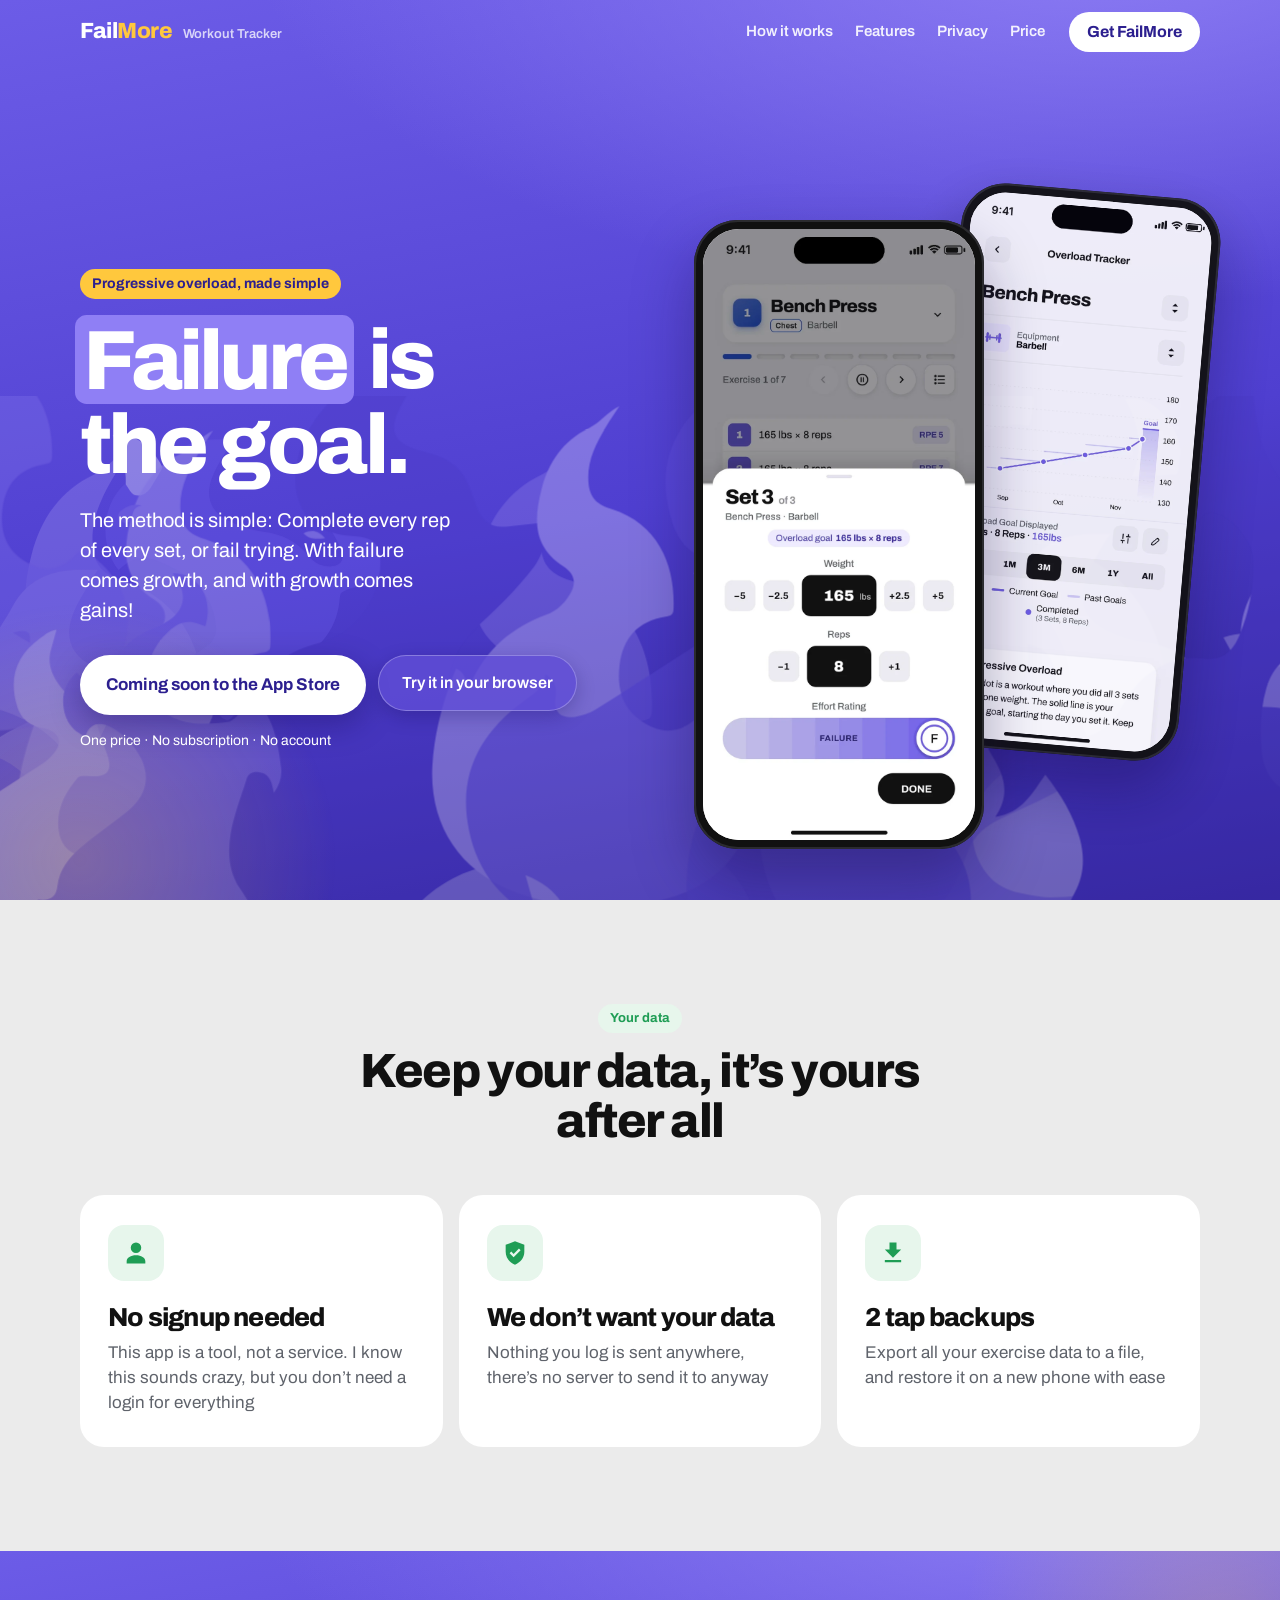
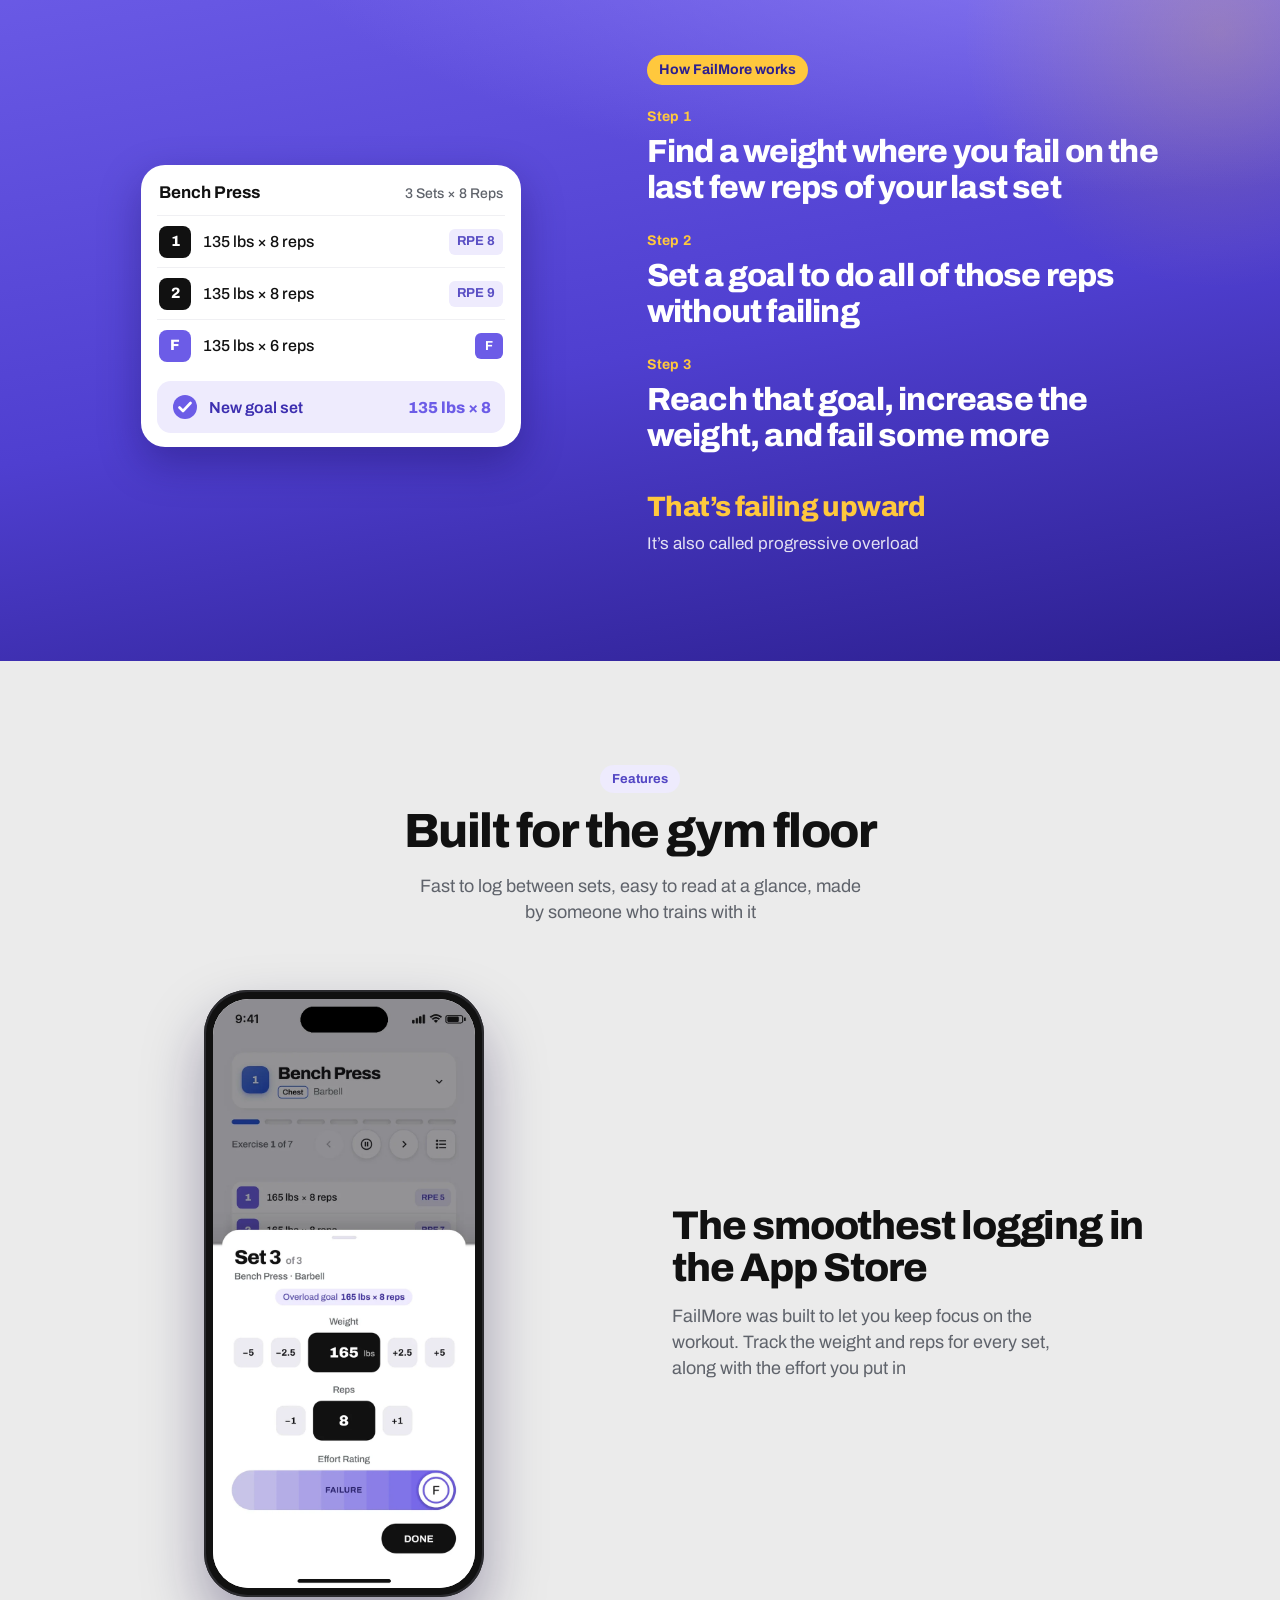
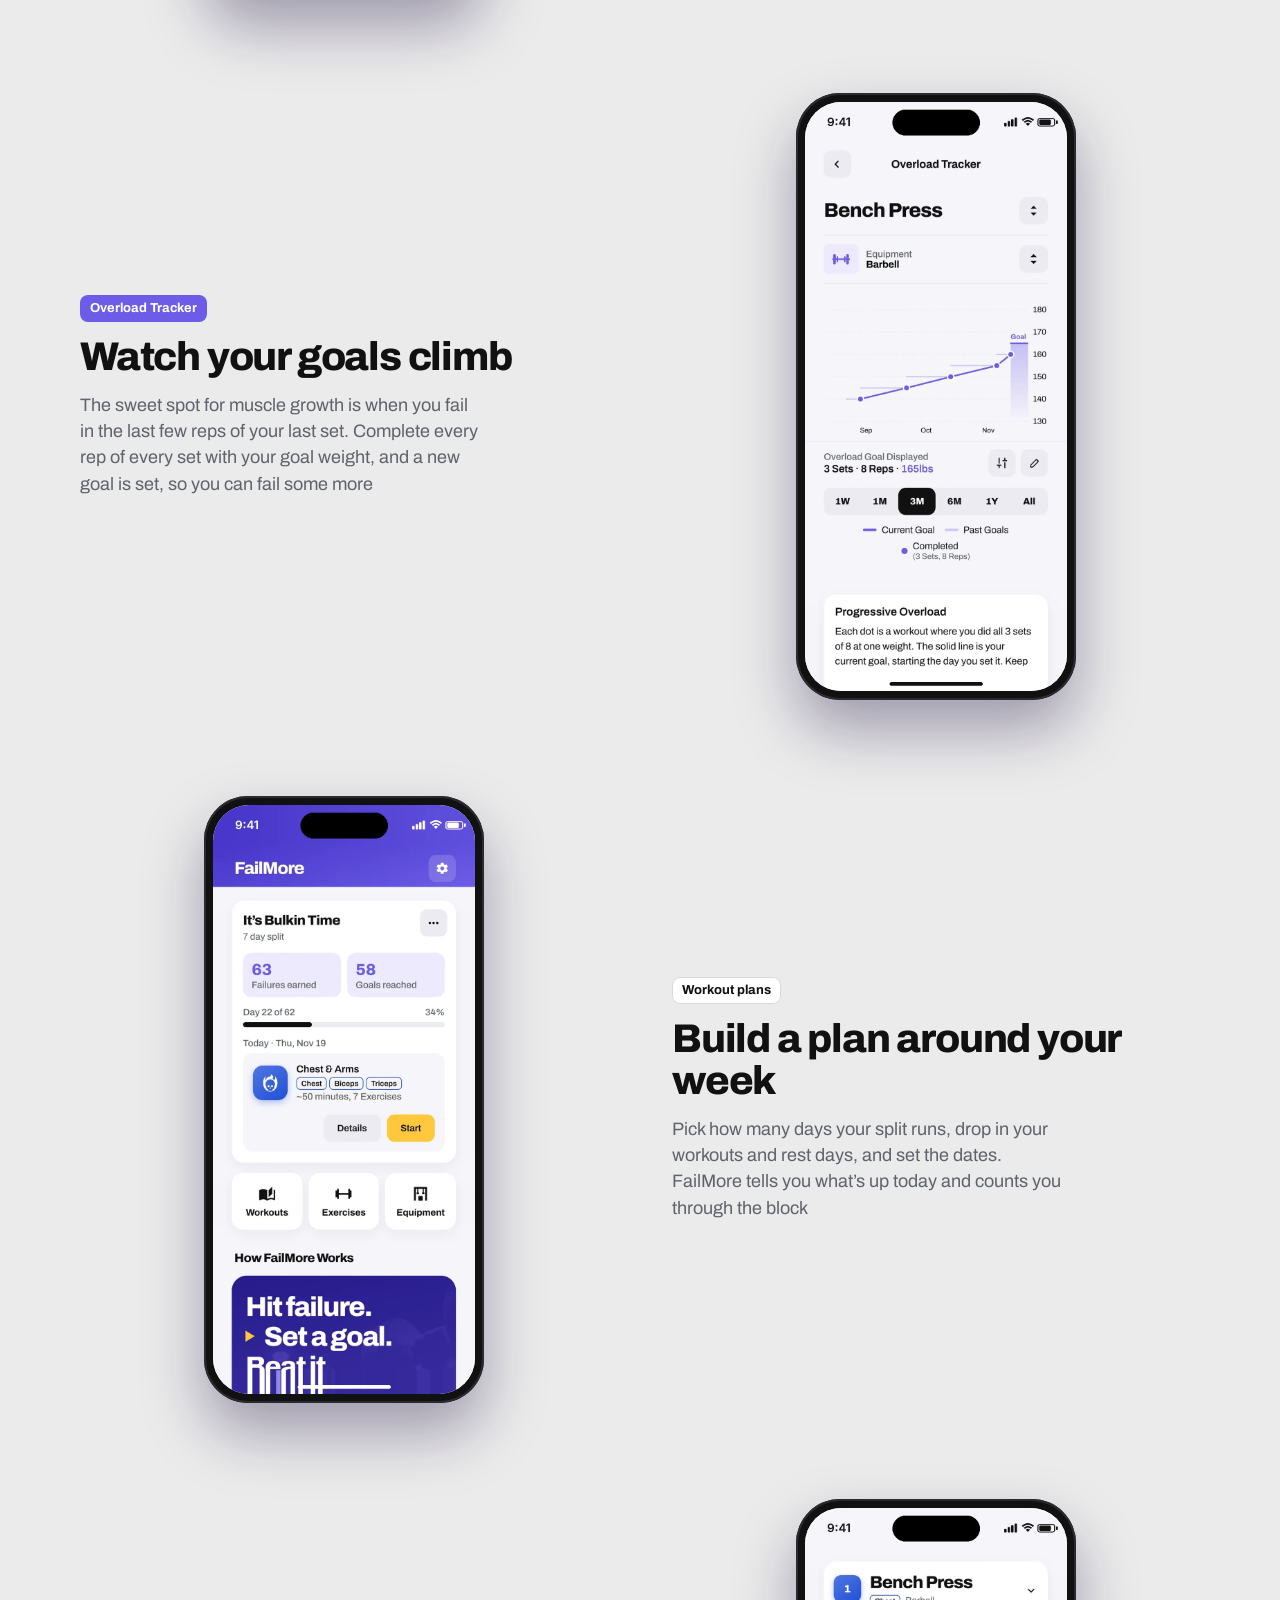
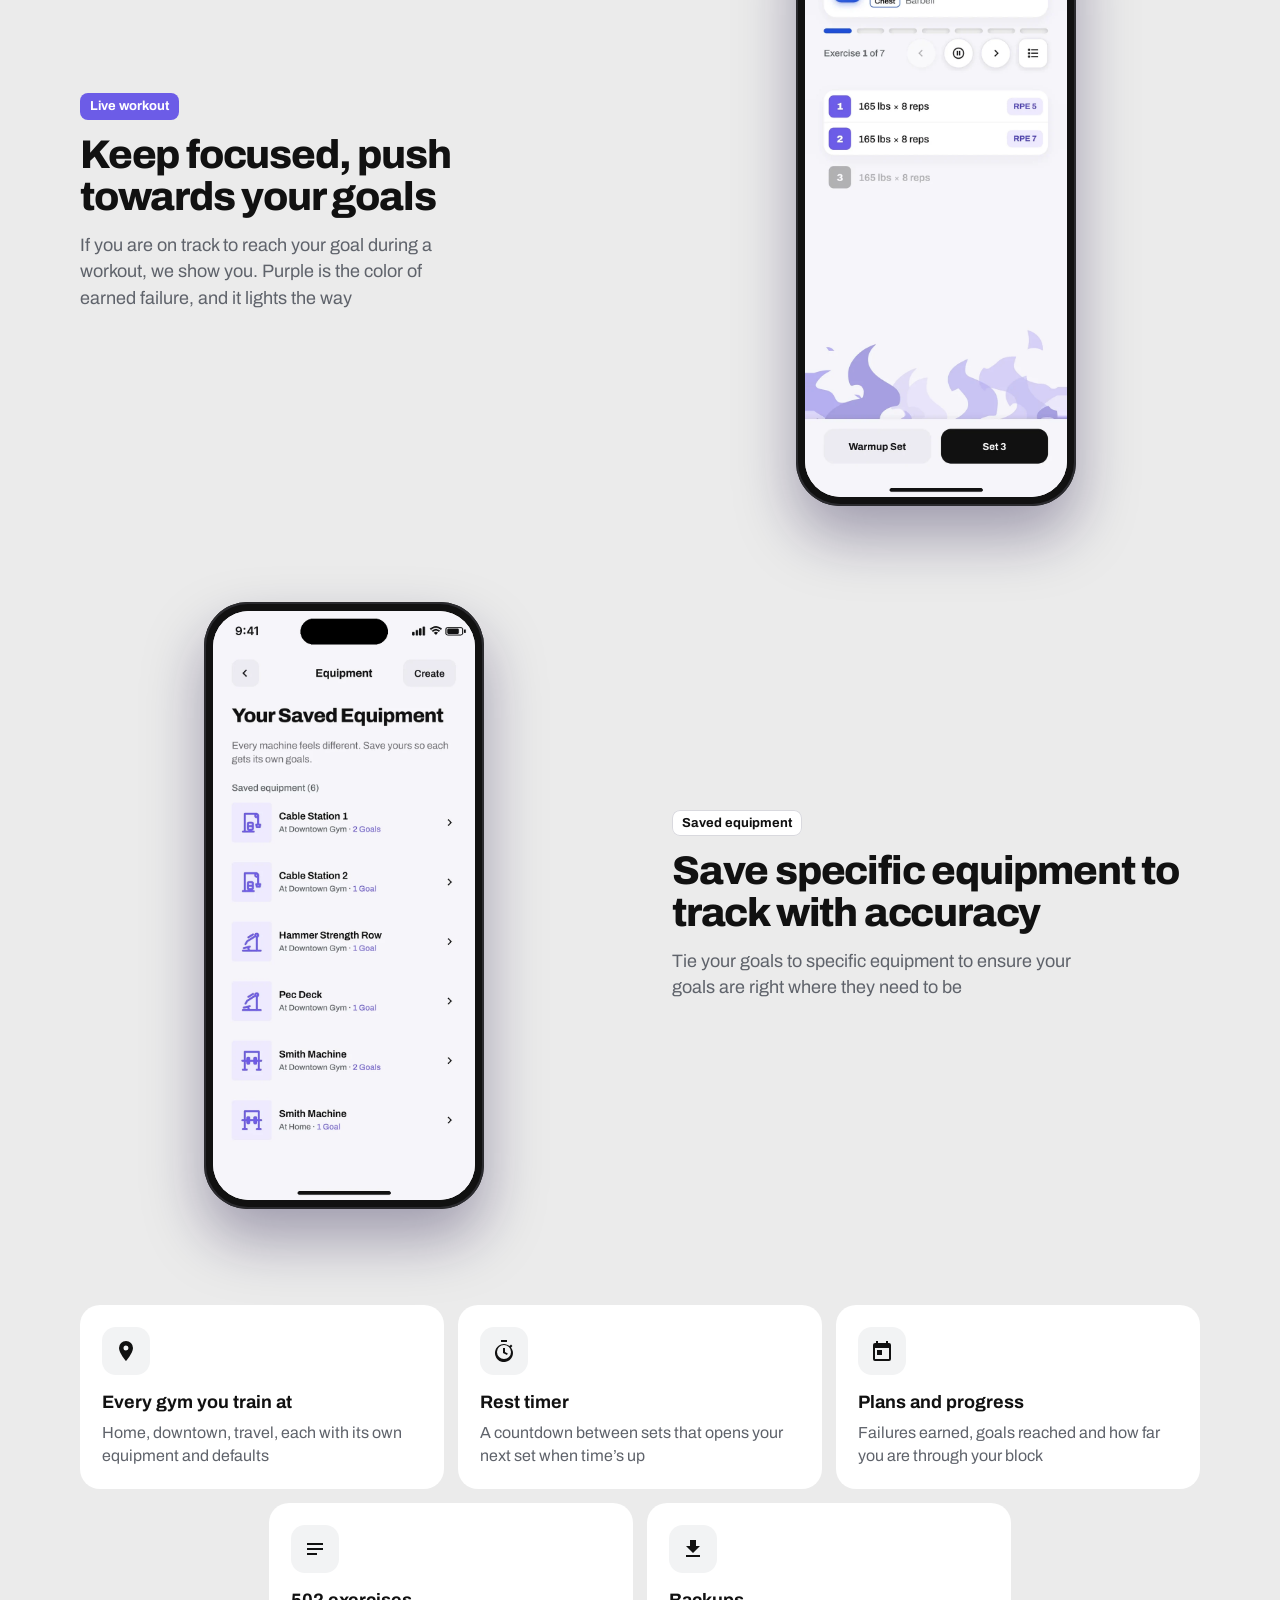
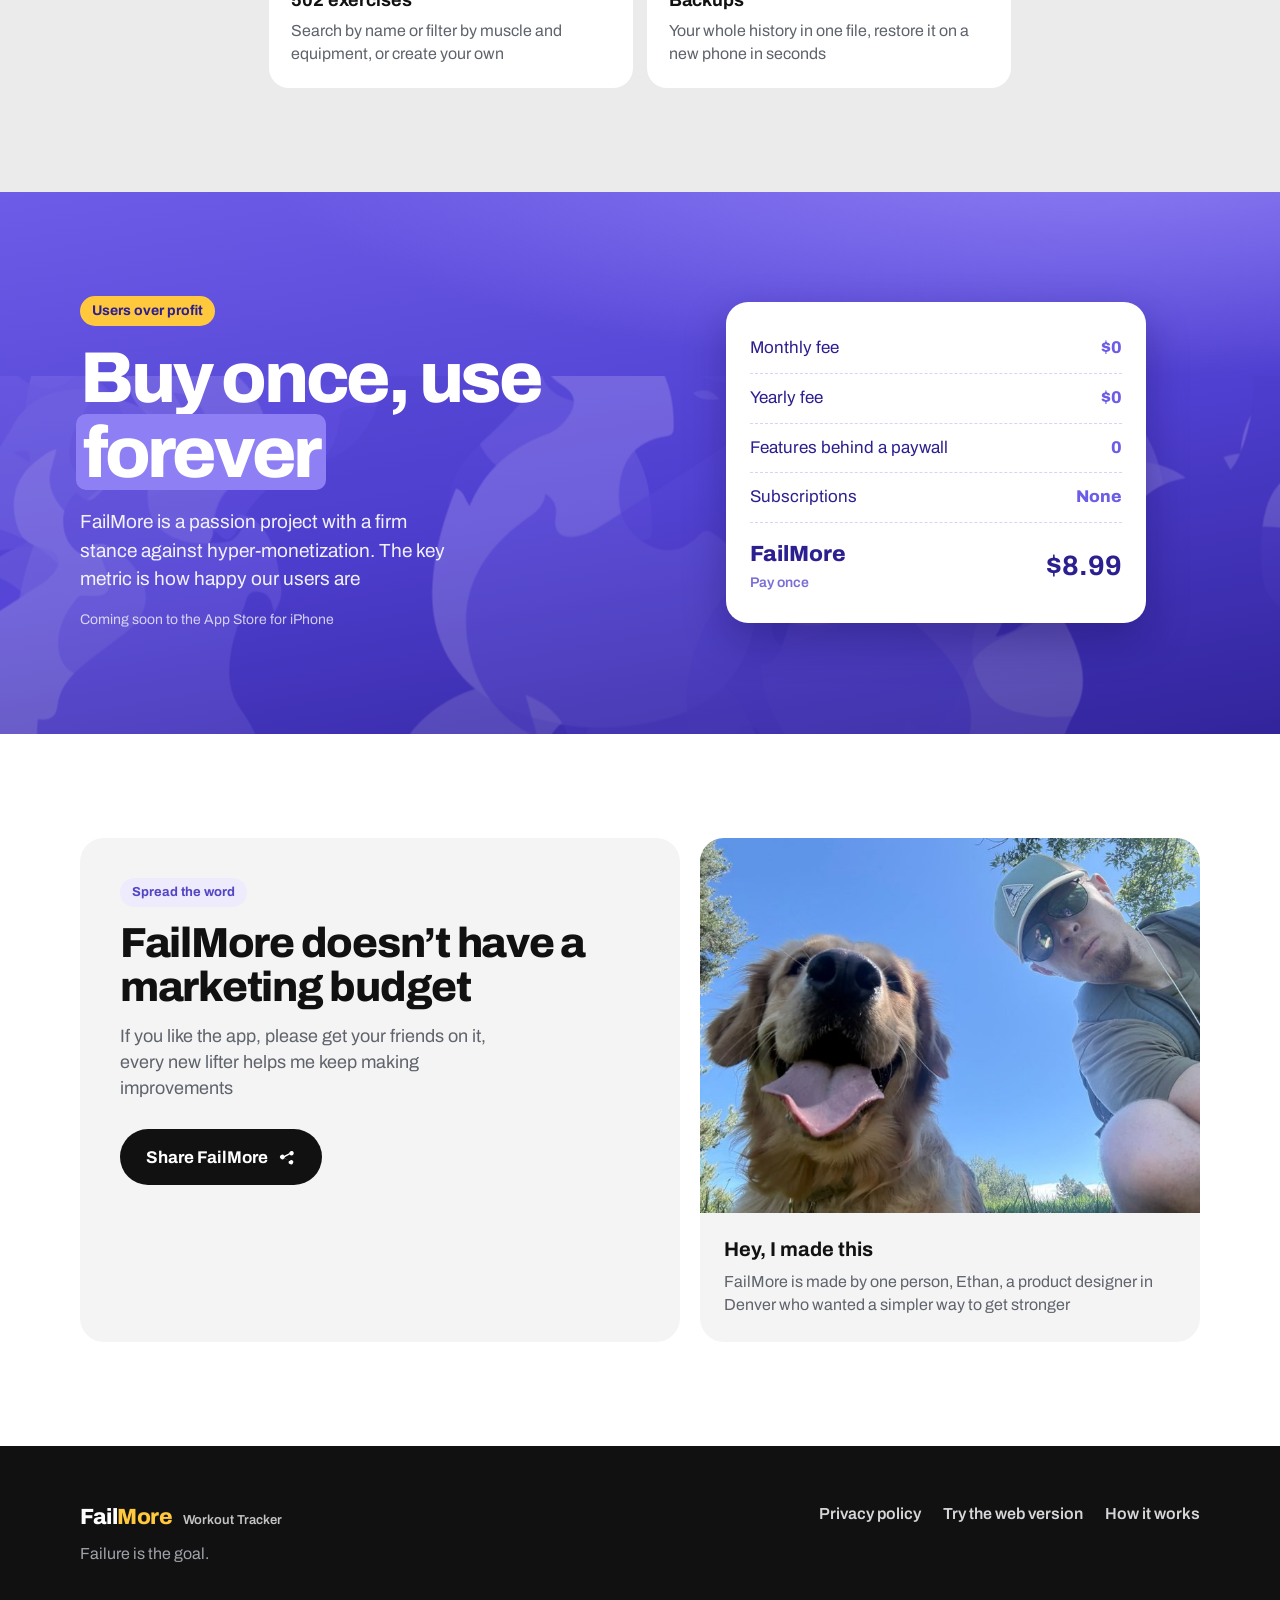
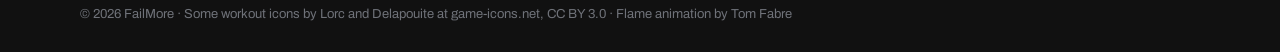
==== index.html @ 780d5e79 "Add files via upload" ====
<!doctype html>
<html lang="en">
<head>
  <meta charset="utf-8">
  <meta name="viewport" content="width=device-width, initial-scale=1, viewport-fit=cover">
  <title>FailMore: Workout Tracker</title>
  <meta name="description" content="FailMore is a workout tracker that turns your hardest set into your next goal. One price, no subscription, no account, and your data never leaves your phone.">
  <meta name="theme-color" content="#6c5ce7">
  <meta property="og:title" content="FailMore: Failure is the goal.">
  <meta property="og:description" content="FailMore is a quality workout tracker. It’s only $8.99, no subscription. You should get it too!">
  <meta property="og:url" content="https://failmore.app/">
  <meta property="og:image" content="https://failmore.app/assets/og.jpg">
  <link rel="canonical" href="https://failmore.app/">
  <meta property="og:image:width" content="2400">
  <meta property="og:image:height" content="1260">
  <meta name="twitter:card" content="summary_large_image">
  <link rel="icon" href="assets/favicon.svg" type="image/svg+xml">
  <link rel="preload" href="assets/fonts/archivo-latin-wght-normal.woff2" as="font" type="font/woff2" crossorigin>
  <link rel="stylesheet" href="site.css">
</head>
<body>

<!-- ============ NAV ============ -->
<header class="nav" data-nav>
  <a class="logo" href="#top" aria-label="FailMore home">Fail<span>More</span><small>Workout Tracker</small></a>
  <nav class="nav-links" aria-label="Sections">
    <a href="#how">How it works</a>
    <a href="#features">Features</a>
    <a href="#privacy">Privacy</a>
    <a href="#price">Price</a>
  </nav>
  <a class="nav-cta" href="#price">Get FailMore</a>
</header>

<main id="top">

<!-- ============ HERO (vibrant) ============ -->
<section class="hero vib">
  <div class="flame" data-flame></div>
  <div class="glow"></div>
  <div class="wrap hero-grid">
    <div class="hero-copy rise">
      <span class="kicker">Progressive overload, made simple</span>
      <h1><span class="fbox">Failure</span> is<br>the goal.</h1>
      <p class="lead">The method is simple: Complete every rep of every set, or fail trying. With failure comes growth, and with growth comes gains!</p>
      <div class="cta-row">
        <a class="btn" href="#price">Coming soon to the App Store</a>
        <a class="btn2" href="https://ethanholzer.github.io/failup/" target="_blank" rel="noopener">Try it in your browser</a>
      </div>
      <p class="fine">One price · No subscription · No account</p>
    </div>
    <div class="hero-phones">
      <figure class="phone phone-back float-slow"><img src="assets/shots/tracker.webp" alt="The Overload Tracker graph for Bench Press, climbing from 135 to 165 pounds"></figure>
      <figure class="phone phone-front float"><img src="assets/shots/logger.webp" alt="The set logger on set 3 of Bench Press, with a 165 pound goal to beat and the effort slider on F"></figure>
    </div>
  </div>
</section>

<!-- ============ PRIVACY (simple) ============ -->
<section class="sec cream" id="privacy">
  <div class="wrap">
    <div class="sec-head center">
      <span class="pill green">Your data</span>
      <h2>Keep your data, it’s yours after all</h2>
    </div>
    <div class="cols3">
      <div class="col reveal">
        <span class="col-ic"><svg viewBox="0 0 24 24"><path d="M12 12a4.5 4.5 0 1 0 0-9 4.5 4.5 0 0 0 0 9Zm0 2c-4.4 0-8 2.2-8 5v2h16v-2c0-2.8-3.6-5-8-5Z"/></svg></span>
        <h3>No signup needed</h3>
        <p>This app is a tool, not a service. I know this sounds crazy, but you don’t need a login for everything</p>
      </div>
      <div class="col reveal">
        <span class="col-ic"><svg viewBox="0 0 24 24"><path d="M12 2 4 5v6c0 5 3.4 9.4 8 11 4.6-1.6 8-6 8-11V5l-8-3Zm-1.2 13.6-3.4-3.4 1.4-1.4 2 2 4.6-4.6 1.4 1.4-6 6Z"/></svg></span>
        <h3>We don’t want your data</h3>
        <p>Nothing you log is sent anywhere, there’s no server to send it to anyway</p>
      </div>
      <div class="col reveal">
        <span class="col-ic"><svg viewBox="0 0 24 24"><path d="M19 9h-4V3H9v6H5l7 7 7-7ZM5 18v2h14v-2H5Z"/></svg></span>
        <h3>2 tap backups</h3>
        <p>Export all your exercise data to a file, and restore it on a new phone with ease</p>
      </div>
    </div>
  </div>
</section>

<!-- ============ HOW IT WORKS (vibrant) ============ -->
<section class="sec vib how" id="how">
  <div class="glow glow-r"></div>
  <div class="wrap how-grid">
    <div class="how-demo">
      <div class="trk" data-trk>
        <div class="trk-head"><span>Bench Press</span><span class="trk-vol">3 Sets × 8 Reps</span></div>
        <div class="trk-row" style="--d:.5s"><span class="trk-n">1</span><span class="trk-t">135 lbs × 8 reps</span><span class="trk-tag">RPE 8</span></div>
        <div class="trk-row" style="--d:1.1s"><span class="trk-n">2</span><span class="trk-t">135 lbs × 8 reps</span><span class="trk-tag">RPE 9</span></div>
        <div class="trk-row f" style="--d:1.7s"><span class="trk-n">F</span><span class="trk-t">135 lbs × 6 reps</span><span class="trk-tag">F</span></div>
        <div class="trk-goal"><svg viewBox="0 0 28 28"><circle cx="14" cy="14" r="12"/><path d="M8.5 14.5l3.5 3.5 7.5-8" pathLength="100"/></svg><span>New goal set</span><b>135 lbs × 8</b></div>
      </div>
    </div>
    <div class="how-copy">
      <span class="kicker">How FailMore works</span>
      <ol class="hsteps">
        <li><span class="hs-k">Step 1</span><h2>Find a weight where you fail on the last few reps of your last set</h2></li>
        <li><span class="hs-k">Step 2</span><h2>Set a goal to do all of those reps without failing</h2></li>
        <li><span class="hs-k">Step 3</span><h2>Reach that goal, increase the weight, and fail some more</h2></li>
      </ol>
      <p class="glitch" data-text="That’s failing upward">That’s failing upward</p>
      <p class="after">It’s also called progressive overload</p>
    </div>
  </div>
</section>

<!-- ============ FEATURES (simple, app flow style) ============ -->
<section class="sec cream" id="features">
  <div class="wrap">
    <div class="sec-head center">
      <span class="pill">Features</span>
      <h2>Built for the gym floor</h2>
      <p>Fast to log between sets, easy to read at a glance, made by someone who trains with it</p>
    </div>

    <article class="feat reveal">
      <figure class="phone"><video src="assets/shots/logger-slide.mp4" poster="assets/shots/logger.webp" autoplay muted loop playsinline preload="metadata" aria-label="The set logger, with the effort slider sliding from failure down to easy and back"></video></figure>
      <div class="feat-copy">
        <h3>The smoothest logging in the App Store</h3>
        <p>FailMore was built to let you keep focus on the workout. Track the weight and reps for every set, along with the effort you put in</p>
      </div>
    </article>

    <article class="feat flip reveal">
      <figure class="phone"><img src="assets/shots/tracker.webp" alt="Overload Tracker with past and current goals" loading="lazy"></figure>
      <div class="feat-copy">
        <span class="tag purple">Overload Tracker</span>
        <h3>Watch your goals climb</h3>
        <p>The sweet spot for muscle growth is when you fail in the last few reps of your last set. Complete every rep of every set with your goal weight, and a new goal is set, so you can fail some more</p>
      </div>
    </article>

    <article class="feat reveal">
      <figure class="phone"><img src="assets/shots/home.webp" alt="The FailMore home screen with an active 7 day split, day 22 of 62, 63 failures earned and 58 goals reached, and today’s workout ready to start" loading="lazy"></figure>
      <div class="feat-copy">
        <span class="tag">Workout plans</span>
        <h3>Build a plan around your week</h3>
        <p>Pick how many days your split runs, drop in your workouts and rest days, and set the dates. FailMore tells you what’s up today and counts you through the block</p>
      </div>
    </article>

    <article class="feat flip reveal">
      <figure class="phone"><img src="assets/shots/session.webp" alt="A live workout with a purple flame rising behind the logged sets" loading="lazy"></figure>
      <div class="feat-copy">
        <span class="tag purple">Live workout</span>
        <h3>Keep focused, push towards your goals</h3>
        <p>If you are on track to reach your goal during a workout, we show you. Purple is the color of earned failure, and it lights the way</p>
      </div>
    </article>

    <article class="feat reveal">
      <figure class="phone"><img src="assets/shots/equipment.webp" alt="Saved equipment, including two different Smith machines with their own goals" loading="lazy"></figure>
      <div class="feat-copy">
        <span class="tag">Saved equipment</span>
        <h3>Save specific equipment to track with accuracy</h3>
        <p>Tie your goals to specific equipment to ensure your goals are right where they need to be</p>
      </div>
    </article>

    <div class="grid6">
      <div class="card reveal"><span class="cic"><svg viewBox="0 0 24 24"><path d="M12 2a7 7 0 0 0-7 7c0 5 7 13 7 13s7-8 7-13a7 7 0 0 0-7-7Zm0 9.5A2.5 2.5 0 1 1 12 6.5a2.5 2.5 0 0 1 0 5Z"/></svg></span><b>Every gym you train at</b><p>Home, downtown, travel, each with its own equipment and defaults</p></div>
      <div class="card reveal"><span class="cic"><svg viewBox="0 0 24 24"><path d="M15 1H9v2h6V1Zm4 7.4 1.4-1.4L19 5.6l-1.4 1.4A9 9 0 1 0 19 8.4ZM12 20a7 7 0 1 1 0-14 7 7 0 0 1 0 14Zm1-11h-2v5l4 2 .8-1.6-2.8-1.4V9Z"/></svg></span><b>Rest timer</b><p>A countdown between sets that opens your next set when time’s up</p></div>
      <div class="card reveal"><span class="cic"><svg viewBox="0 0 24 24"><path d="M19 4h-1V2h-2v2H8V2H6v2H5a2 2 0 0 0-2 2v14a2 2 0 0 0 2 2h14a2 2 0 0 0 2-2V6a2 2 0 0 0-2-2Zm0 16H5V9h14v11ZM7 11h5v5H7z"/></svg></span><b>Plans and progress</b><p>Failures earned, goals reached and how far you are through your block</p></div>
      <div class="card reveal"><span class="cic"><svg viewBox="0 0 24 24"><path d="M4 6h16v2H4zM4 11h16v2H4zM4 16h10v2H4z"/></svg></span><b>502 exercises</b><p>Search by name or filter by muscle and equipment, or create your own</p></div>
      <div class="card reveal"><span class="cic"><svg viewBox="0 0 24 24"><path d="M19 9h-4V3H9v6H5l7 7 7-7ZM5 18v2h14v-2H5Z"/></svg></span><b>Backups</b><p>Your whole history in one file, restore it on a new phone in seconds</p></div>
    </div>
  </div>
</section>

<!-- ============ MADE TO BE USED (vibrant) ============ -->
<section class="sec vib price" id="price">
  <div class="flame flame-soft" data-flame></div>
  <div class="wrap price-grid">
    <div class="price-copy">
      <span class="kicker">Users over profit</span>
      <h2>Buy once, use <span class="fbox">forever</span></h2>
      <p class="lead">FailMore is a passion project with a firm stance against hyper-monetization. The key metric is how happy our users are</p>
      <p class="fine">Coming soon to the App Store for iPhone</p>
    </div>
    <div class="receipt reveal">
      <div class="rc-row"><span>Monthly fee</span><b>$0</b></div>
      <div class="rc-row"><span>Yearly fee</span><b>$0</b></div>
      <div class="rc-row"><span>Features behind a paywall</span><b>0</b></div>
      <div class="rc-row"><span>Subscriptions</span><b>None</b></div>
      <div class="rc-total"><span class="rc-name">FailMore<small>Pay once</small></span><b data-price>$8.99</b></div>
    </div>
  </div>
</section>

<!-- ============ SPREAD THE WORD (simple) ============ -->
<section class="sec white">
  <div class="wrap word-grid">
    <div class="word-card reveal">
      <span class="pill">Spread the word</span>
      <h2>FailMore doesn’t have a marketing budget</h2>
      <p>If you like the app, please get your friends on it, every new lifter helps me keep making improvements</p>
      <button class="btn dark" data-share>Share FailMore <svg viewBox="0 0 24 24" aria-hidden="true"><path d="M18 16a3 3 0 0 0-2.4 1.2l-6.7-3.4a3 3 0 0 0 0-1.6l6.7-3.4A3 3 0 1 0 15 7l-6.7 3.4a3 3 0 1 0 0 3.2L15 17a3 3 0 1 0 3-1Z"/></svg></button>
    </div>
    <div class="maker reveal">
      <img src="assets/maker.jpg" alt="Ethan and his golden retriever" loading="lazy">
      <div class="maker-copy">
        <b>Hey, I made this</b>
        <p>FailMore is made by one person, Ethan, a product designer in Denver who wanted a simpler way to get stronger</p>
      </div>
    </div>
  </div>
</section>

</main>

<footer class="foot">
  <div class="wrap foot-grid">
    <div><a class="logo" href="#top">Fail<span>More</span><small>Workout Tracker</small></a><p>Failure is the goal.</p></div>
    <nav aria-label="Footer">
      <a href="privacy.html">Privacy policy</a>
      <a href="https://ethanholzer.github.io/failup/" target="_blank" rel="noopener">Try the web version</a>
      <a href="#how">How it works</a>
    </nav>
  </div>
  <p class="wrap credits">© 2026 FailMore · Some workout icons by Lorc and Delapouite at game-icons.net, CC BY 3.0 · Flame animation by Tom Fabre</p>
</footer>

<div class="toast" data-toast role="status" aria-live="polite"></div>

<script src="assets/vendor/lottie_light.min.js" defer></script>
<script src="site.js" defer></script>
</body>
</html>
---- site.css ----
/* FailUp marketing site. Same tokens as the app (styles.css in the app repo). */
@font-face { font-family: 'Archivo'; font-weight: 100 900; font-style: normal; font-display: swap; src: url('assets/fonts/archivo-latin-wght-normal.woff2') format('woff2'); }

:root {
  --bg: #ebebeb; --bg-soft: #f4f4f5; --surface: #fff; --field: #f2f3f4; --hair: #ececee;
  --ink: #111; --sec: #5f636b; --sub: #828282;
  --purple: #6c5ce7; --purple-dk: #5346c4; --deep: #2c1f8f; --lilac: #eeebfd; --fbox: #8f7ff5;
  --yellow: #FFC83D; --green: #1f9d55; --green-bg: #e7f6ec;
  --r-card: 20px; --shadow: 0 8px 24px rgba(20,20,23,.08); --shadow-lg: 0 16px 40px rgba(20,10,80,.35);
  --sans: 'Archivo', -apple-system, system-ui, 'Segoe UI', Roboto, sans-serif;
  --vib: radial-gradient(120% 80% at 85% -10%, #8f7ff5 0%, rgba(143,127,245,0) 55%), linear-gradient(170deg, #6c5ce7 0%, #4f3fd0 55%, #2c1f8f 100%);
}
* { box-sizing: border-box; }
html { scroll-behavior: smooth; scroll-padding-top: 76px; }
body { margin: 0; overflow-x: clip; font-family: var(--sans); color: var(--ink); background: var(--bg); -webkit-font-smoothing: antialiased; line-height: 1.45; }
img { display: block; max-width: 100%; }
a { color: inherit; }
h1, h2, h3 { margin: 0; letter-spacing: -.03em; font-weight: 800; }
.wrap { width: min(1120px, 100% - 32px); margin-inline: auto; }

/* ---------- nav ---------- */
.nav { position: fixed; inset: 0 0 auto; z-index: 50; height: 64px; display: flex; align-items: center; gap: 24px; padding: 0 max(16px, calc((100% - 1120px) / 2)); color: #fff; transition: background .25s, color .25s, box-shadow .25s; }
.nav.solid { background: rgba(255,255,255,.94); color: var(--ink); box-shadow: 0 2px 8px rgba(20,20,23,.08); backdrop-filter: blur(10px); -webkit-backdrop-filter: blur(10px); }
.logo { font-size: 1.375rem; font-weight: 800; letter-spacing: -.02em; text-decoration: none; }
.logo span { color: var(--yellow); }
.nav.solid .logo span { color: var(--purple); }
.logo small { margin-left: 10px; font-size: .8125rem; font-weight: 600; letter-spacing: 0; opacity: .75; }
@media (max-width: 380px) { .nav .logo small { display: none; } }
.nav-links { display: flex; gap: 22px; margin-left: auto; }
.nav-links a { text-decoration: none; font-weight: 600; font-size: .9375rem; opacity: .9; }
.nav-links a:hover { opacity: 1; text-decoration: underline; text-underline-offset: 4px; }
.nav-cta { height: 40px; padding: 0 18px; border-radius: 20px; background: #fff; color: var(--deep); font-weight: 700; display: inline-flex; align-items: center; text-decoration: none; transition: transform .15s; }
.nav.solid .nav-cta { background: #111; color: #fff; }
.nav-cta:active, .btn:active, .btn2:active { transform: scale(.96); }
@media (max-width: 760px) { .nav-links { display: none; } .nav-cta { margin-left: auto; } }

/* ---------- shared bits ---------- */
.vib { position: relative; overflow: hidden; color: #fff; background: var(--vib); isolation: isolate; }
.glow { position: absolute; width: 560px; height: 560px; left: -200px; bottom: -240px; border-radius: 50%; background: radial-gradient(circle, rgba(255,200,61,.22), rgba(255,200,61,0) 65%); pointer-events: none; z-index: -1; }
.glow-r { left: auto; right: -220px; top: -200px; bottom: auto; }
.flame { position: absolute; left: -20%; right: -20%; bottom: -4%; height: 60%; opacity: .5; pointer-events: none; z-index: -1; }
.flame svg { width: 100% !important; height: 100% !important; }
.flame-soft { opacity: .32; height: 70%; }
.kicker { display: inline-block; font-size: .875rem; font-weight: 700; color: var(--deep); background: var(--yellow); border-radius: 999px; padding: 5px 12px; margin-bottom: 16px; }
.pill { display: inline-block; font-size: .8125rem; font-weight: 700; color: var(--purple-dk); background: var(--lilac); border-radius: 999px; padding: 5px 12px; margin-bottom: 14px; }
.pill.green { color: var(--green); background: var(--green-bg); }
.fbox { display: inline-block; padding: .04em .1em .02em; margin: 0 .02em 0 -.06em; border-radius: .14em; background: var(--fbox); line-height: 1; }
.lead { font-size: 1.1875rem; line-height: 1.5; opacity: .92; max-width: 34ch; margin: 18px 0 0; }
.fine { font-size: .875rem; opacity: .75; margin: 16px 0 0; }
.btn { height: 60px; padding: 0 26px; border-radius: 30px; background: #fff; color: var(--deep); font: 700 1.0625rem var(--sans); display: inline-flex; align-items: center; justify-content: center; gap: 10px; box-shadow: 0 10px 30px rgba(20,10,80,.35); text-decoration: none; border: 0; cursor: pointer; transition: transform .15s; }
.btn svg { width: 20px; height: 20px; fill: currentColor; }
.btn.dark { background: #111; color: #fff; box-shadow: none; height: 56px; }
.btn2 { height: 56px; padding: 0 24px; border-radius: 28px; background: rgba(96,78,214,.82); color: #fff; font: 600 1rem var(--sans); display: inline-flex; align-items: center; text-decoration: none; box-shadow: inset 0 0 0 1px rgba(255,255,255,.28), 0 6px 18px rgba(20,10,80,.25); transition: transform .15s; }
.cta-row { display: flex; flex-wrap: wrap; gap: 12px; margin-top: 30px; }

/* phones: real app screenshots in a simple frame */
.phone { margin: 0; width: 280px; aspect-ratio: 393 / 852; border-radius: 44px; padding: 9px; background: #111; box-shadow: 0 30px 60px rgba(20,10,60,.35), inset 0 0 0 2px #2b2b2f; position: relative; }
.phone img, .phone video { display: block; width: 100%; height: 100%; object-fit: cover; object-position: top; border-radius: 36px; background: #fff; }
.phone::after { content: ''; position: absolute; top: 18px; left: 50%; width: 30%; height: 22px; transform: translateX(-50%); border-radius: 12px; background: #111; opacity: 0; }

/* ---------- hero ---------- */
.hero { padding: 120px 0 0; min-height: 100svh; display: flex; align-items: center; }
.hero-grid { display: grid; grid-template-columns: 1.05fr 1fr; gap: 40px; align-items: center; }
.hero h1 { font-size: clamp(3rem, 7vw, 5.25rem); line-height: .98; letter-spacing: -.045em; }
.hero-copy .lead { font-size: 1.25rem; }
.hero-phones { position: relative; height: 640px; }
.phone-front { position: absolute; left: 4%; top: 30px; width: 290px; z-index: 2; }
.phone-back { position: absolute; right: 0; top: 0; width: 260px; transform: rotate(5deg); opacity: .95; }
.float { animation: float 6s ease-in-out infinite; }
.float-slow { animation: floatR 7s ease-in-out infinite; }
@keyframes float { 50% { transform: translateY(-12px); } }
@keyframes floatR { 0%, 100% { transform: rotate(5deg); } 50% { transform: rotate(5deg) translateY(10px); } }
.rise > * { opacity: 0; animation: rise .8s cubic-bezier(.2,.8,.2,1) forwards; }
.rise > :nth-child(2) { animation-delay: .1s; } .rise > :nth-child(3) { animation-delay: .2s; } .rise > :nth-child(4) { animation-delay: .3s; } .rise > :nth-child(5) { animation-delay: .4s; }
@keyframes rise { from { opacity: 0; transform: translateY(16px); } to { opacity: 1; transform: none; } }
@media (max-width: 900px) {
  .hero { padding-top: 100px; min-height: 0; }
  .hero-grid { grid-template-columns: 1fr; }
  .hero-phones { height: 520px; margin-top: 10px; }
  .phone-front { width: 230px; left: 50%; margin-left: -165px; }
  .phone-back { width: 205px; right: 50%; margin-right: -175px; top: 30px; }
}

/* ---------- sections ---------- */
.sec { padding: 104px 0; }
.cream { background: var(--bg); }
.white { background: var(--surface); }
.sec-head h2 { font-size: clamp(2rem, 4.4vw, 3rem); line-height: 1.04; }
.sec-head p { font-size: 1.125rem; color: var(--sec); margin: 16px 0 0; max-width: 46ch; }
.sec-head.center { text-align: center; margin-bottom: 64px; }
.sec-head.center p { margin-inline: auto; }

/* privacy */
.privacy-grid { display: grid; grid-template-columns: 1fr 1fr; gap: 56px; align-items: center; }
.privacy-cards { display: grid; gap: 14px; }
.label-card { background: var(--surface); border-radius: var(--r-card); padding: 20px 22px; box-shadow: var(--shadow); }
.label-top { display: flex; align-items: center; gap: 14px; }
.label-ic { width: 48px; height: 48px; border-radius: 14px; background: var(--green-bg); display: grid; place-items: center; flex: none; }
.label-ic svg { width: 26px; height: 26px; fill: var(--green); }
.label-k { font-size: .875rem; color: var(--sec); }
.label-v { font-size: 1.375rem; font-weight: 800; letter-spacing: -.02em; }
.label-card p { margin: 12px 0 0; color: var(--sec); }
.checks { list-style: none; margin: 0; padding: 0; display: grid; gap: 10px; }
.checks li { display: flex; gap: 14px; align-items: flex-start; background: var(--surface); border-radius: 16px; padding: 16px 18px; }
.checks b { display: block; font-size: 1.0625rem; }
.checks span:not(.ck) { color: var(--sec); font-size: .9375rem; }
.ck { width: 26px; height: 26px; border-radius: 50%; background: var(--green); flex: none; margin-top: 1px; position: relative; }
.ck::after { content: ''; position: absolute; left: 9px; top: 5px; width: 6px; height: 11px; border: solid #fff; border-width: 0 2.5px 2.5px 0; transform: rotate(45deg); }
@media (max-width: 900px) { .privacy-grid { grid-template-columns: 1fr; gap: 32px; } }

/* how it works */
.how-grid { display: grid; grid-template-columns: 1fr 1.1fr; gap: 64px; align-items: center; }
.how h2 { font-size: clamp(2.125rem, 4.6vw, 3.25rem); line-height: 1.02; }
.how-demo { display: flex; flex-direction: column; align-items: center; }
.trk { width: 100%; max-width: 380px; padding: 16px 16px 14px; border-radius: 24px; background: #fff; color: #111; box-shadow: var(--shadow-lg); }
.trk-head { display: flex; justify-content: space-between; align-items: baseline; font-weight: 700; font-size: 1.0625rem; padding: 0 2px 10px; }
.trk-vol { font-size: .875rem; font-weight: 500; color: var(--sec); }
.trk-row { display: flex; align-items: center; gap: 12px; height: 52px; border-top: 1px solid #f0f0f3; padding: 0 2px; opacity: 0; }
.trk-n { width: 32px; height: 32px; border-radius: 8px; background: #111; color: #fff; font-weight: 800; font-size: .9375rem; display: grid; place-items: center; }
.trk-row.f .trk-n { background: var(--purple); }
.trk-t { flex: 1; font-size: 1rem; font-weight: 500; }
.trk-tag { min-width: 28px; height: 26px; padding: 0 8px; border-radius: 6px; background: var(--lilac); color: #5a4fc4; font-size: .8125rem; font-weight: 700; display: grid; place-items: center; }
.trk-row.f .trk-tag { background: var(--purple); color: #fff; padding: 0; width: 28px; }
.trk-goal { display: flex; align-items: center; gap: 10px; margin-top: 10px; padding: 12px 14px; border-radius: 14px; background: var(--lilac); color: #3d2fb0; font-weight: 600; opacity: 0; }
.trk-goal b { margin-left: auto; color: var(--purple); font-weight: 800; }
.trk-goal svg { width: 28px; height: 28px; flex: none; }
.trk-goal circle { fill: var(--purple); transform-box: fill-box; transform-origin: center; }
.trk-goal path { fill: none; stroke: #fff; stroke-width: 2.6; stroke-linecap: round; stroke-linejoin: round; stroke-dasharray: 100; stroke-dashoffset: 100; }
.trk.play .trk-row { animation: rise .6s cubic-bezier(.2,.8,.2,1) forwards; animation-delay: var(--d); }
.trk.play .trk-row.f .trk-n, .trk.play .trk-row.f .trk-tag { animation: pop .45s cubic-bezier(.3,1.6,.5,1) both; animation-delay: calc(var(--d) + .25s); }
.trk.play .trk-goal { animation: rise .6s cubic-bezier(.2,.8,.2,1) forwards; animation-delay: 2.45s; }
.trk.play .trk-goal circle { animation: pop .4s cubic-bezier(.3,1.6,.5,1) both; animation-delay: 2.6s; }
.trk.play .trk-goal path { animation: draw .45s ease forwards; animation-delay: 2.9s; }
@keyframes pop { from { transform: scale(.4); } to { transform: scale(1); } }
@keyframes draw { to { stroke-dashoffset: 0; } }
.glitch { position: relative; display: inline-block; font-size: 1.5rem; font-weight: 800; color: var(--yellow); letter-spacing: -.02em; margin: 22px 0 0; }
.glitch.play { animation: glitchIn .9s steps(1); }
.glitch::before, .glitch::after { content: attr(data-text); position: absolute; left: 0; top: 0; width: 100%; opacity: 0; }
.glitch.play::before { color: #ff5fd2; animation: glA .9s; }
.glitch.play::after { color: #5ff3ff; animation: glB .9s; }
@keyframes glitchIn { 0% { transform: translateX(-6px) skewX(14deg); clip-path: inset(0 0 60% 0); } 12% { transform: translateX(5px) skewX(-8deg); clip-path: inset(40% 0 20% 0); } 24% { transform: translateX(-3px); clip-path: inset(10% 0 55% 0); } 36% { transform: none; clip-path: none; } 60% { transform: translateX(2px); } 72% { transform: none; } }
@keyframes glA { 0% { opacity: .9; transform: translate(-5px, -2px); clip-path: inset(0 0 55% 0); } 50% { transform: translate(-3px, 0); clip-path: inset(20% 0 40% 0); } 100% { opacity: 0; transform: none; } }
@keyframes glB { 0% { opacity: .9; transform: translate(5px, 2px); clip-path: inset(45% 0 0 0); } 50% { transform: translate(3px, 0); clip-path: inset(60% 0 5% 0); } 100% { opacity: 0; transform: none; } }
.after { margin: 4px 0 0; font-size: 1.0625rem; opacity: .85; }
.steps { list-style: none; padding: 0; margin: 32px 0 0; display: grid; gap: 10px; }
.steps li { display: flex; gap: 14px; padding: 16px 18px; border-radius: 18px; background: rgba(200,190,255,.16); box-shadow: inset 0 0 0 1px rgba(255,255,255,.16); }
.steps b { display: block; font-size: 1.0625rem; }
.steps span:not(.sn) { opacity: .82; font-size: .9375rem; }
.sn { width: 30px; height: 30px; border-radius: 9px; background: #fff; color: var(--deep); font-weight: 800; display: grid; place-items: center; flex: none; }
@media (max-width: 900px) { .how-grid { grid-template-columns: 1fr; gap: 40px; } .how-copy { order: -1; } }

/* features */
.feat { display: grid; grid-template-columns: 1fr 1fr; gap: 64px; align-items: center; margin: 0 0 96px; }
.feat .phone { justify-self: center; }
.feat.flip .phone { order: 2; }
.feat-copy h3 { font-size: clamp(1.75rem, 3.4vw, 2.5rem); line-height: 1.05; }
.feat-copy p { font-size: 1.125rem; color: var(--sec); margin: 14px 0 0; max-width: 40ch; }
.tag { display: inline-block; font-size: .8125rem; font-weight: 700; color: #111; background: var(--surface); box-shadow: inset 0 0 0 1px #d9d9de; border-radius: 8px; padding: 4px 10px; margin-bottom: 14px; }
.tag.purple { color: #fff; background: var(--purple); box-shadow: none; }
.mini { list-style: none; padding: 0; margin: 22px 0 0; display: grid; gap: 8px; }
.mini li { background: var(--surface); border-radius: 14px; padding: 12px 16px 12px 44px; position: relative; font-weight: 500; }
.mini li::before { content: ''; position: absolute; left: 16px; top: 50%; width: 16px; height: 16px; margin-top: -8px; border-radius: 50%; background: var(--green-bg); box-shadow: inset 0 0 0 1.5px var(--green); }
.phone-pair { display: flex; justify-content: center; gap: 0; }
.phone-pair .phone { width: 240px; }
.phone-pair .phone:first-child { transform: rotate(-4deg) translateX(18px); z-index: 1; }
.phone-pair .phone:last-child { transform: rotate(4deg) translate(-18px, 30px); }
.grid6 { display: grid; grid-template-columns: repeat(6, 1fr); gap: 14px; }
.grid6 .card { grid-column: span 2; }
.grid6 .card:nth-child(4) { grid-column: 2 / span 2; }
.card { background: var(--surface); border-radius: var(--r-card); padding: 22px; }
.card b { display: block; font-size: 1.125rem; margin-top: 14px; }
.card p { margin: 6px 0 0; color: var(--sec); }
.cic { width: 48px; height: 48px; border-radius: 14px; background: var(--field); display: grid; place-items: center; }
.cic svg { width: 24px; height: 24px; fill: #111; }
@media (max-width: 900px) {
  .feat, .feat.flip { grid-template-columns: 1fr; gap: 32px; margin-bottom: 72px; }
  .feat.flip .phone { order: 0; }
  .feat .phone { width: 250px; }
  .phone-pair .phone { width: 190px; }
  .grid6 { grid-template-columns: 1fr 1fr; }
  .grid6 .card, .grid6 .card:nth-child(4) { grid-column: auto; }
  .grid6 .card:last-child { grid-column: 1 / -1; }
}
@media (max-width: 560px) { .grid6 { grid-template-columns: 1fr; } .grid6 .card:last-child { grid-column: auto; } }

/* price */
.price-grid { display: grid; grid-template-columns: 1fr 1fr; gap: 64px; align-items: center; }
.price h2 { font-size: clamp(2.75rem, 6vw, 4.5rem); line-height: 1; letter-spacing: -.045em; }
.receipt { width: 100%; max-width: 420px; justify-self: center; padding: 22px 24px 18px; border-radius: 22px; background: #fff; color: var(--deep); box-shadow: var(--shadow-lg); transform: rotate(-2deg); }
.rc-row, .rc-total { display: flex; justify-content: space-between; align-items: baseline; padding: 12px 0; border-bottom: 1px dashed #d8d3f7; font-size: 1.0625rem; }
.rc-row b { color: var(--purple); font-weight: 800; }
.rc-total { border-bottom: 0; padding-top: 16px; font-size: 1.375rem; font-weight: 800; }
.rc-total b { font-size: 1.75rem; }
@media (max-width: 900px) { .price-grid { grid-template-columns: 1fr; gap: 44px; } }

/* spread the word */
.word-grid { display: grid; grid-template-columns: 1.2fr 1fr; gap: 20px; align-items: stretch; }
.word-card { background: var(--bg-soft); border-radius: 24px; padding: 40px; }
.word-card h2 { font-size: clamp(1.875rem, 3.6vw, 2.625rem); line-height: 1.05; }
.word-card p { font-size: 1.125rem; color: var(--sec); margin: 14px 0 28px; max-width: 40ch; }
.word-card .btn svg { width: 18px; height: 18px; }
.maker { background: var(--bg-soft); border-radius: 24px; overflow: hidden; display: flex; flex-direction: column; }
.maker img { width: 100%; aspect-ratio: 4 / 3; object-fit: cover; }
.maker-copy { padding: 22px 24px 26px; }
.maker-copy b { font-size: 1.25rem; }
.maker-copy p { margin: 6px 0 0; color: var(--sec); }
@media (max-width: 900px) { .word-grid { grid-template-columns: 1fr; } .word-card { padding: 28px 22px; } }

/* footer */
.foot { background: #111; color: #fff; padding: 56px 0 28px; }
.foot-grid { display: flex; justify-content: space-between; gap: 32px; flex-wrap: wrap; }
.foot p { color: #9fa2a8; margin: 8px 0 0; }
.foot nav { display: flex; gap: 22px; flex-wrap: wrap; }
.foot nav a { text-decoration: none; color: #d6d6da; font-weight: 600; }
.foot nav a:hover { color: #fff; }
.credits { font-size: .8125rem; color: #6f7279 !important; margin: 40px auto 0 !important; }

/* toast: white with a green outline, slides down from the top (same as the app) */
.toast { position: fixed; top: 14px; left: 50%; z-index: 100; transform: translate(-50%, calc(-100% - 30px)); visibility: hidden; background: #fff; color: #111; font-weight: 600; padding: 12px 18px 12px 44px; border-radius: 999px; box-shadow: inset 0 0 0 2px var(--green), 0 8px 24px rgba(20,20,23,.12); transition: transform .35s cubic-bezier(.2,.9,.3,1.2); }
.toast::before { content: ''; position: absolute; left: 14px; top: 50%; width: 20px; height: 20px; margin-top: -10px; border-radius: 50%; background: var(--green); }
.toast::after { content: ''; position: absolute; left: 21px; top: 50%; width: 5px; height: 9px; margin-top: -6px; border: solid #fff; border-width: 0 2px 2px 0; transform: rotate(45deg); }
.toast.on { transform: translate(-50%, 0); visibility: visible; }

/* scroll reveal */
.reveal { opacity: 0; transform: translateY(18px); transition: opacity .7s ease, transform .7s cubic-bezier(.2,.8,.2,1); }
.reveal.in { opacity: 1; transform: none; }

@media (prefers-reduced-motion: reduce) {
  *, *::before, *::after { animation: none !important; transition: none !important; }
  .reveal, .rise > *, .trk-row, .trk-goal { opacity: 1 !important; transform: none !important; }
  .trk-goal path { stroke-dashoffset: 0; }
}
.feat > *, .hero-grid > *, .how-grid > *, .price-grid > *, .privacy-grid > *, .word-grid > * { min-width: 0; }
@media (max-width: 420px) { .phone-pair .phone { width: 168px; } }
/* data: three columns */
.cols3 { display: grid; grid-template-columns: repeat(3, 1fr); gap: 16px; }
.col { background: var(--surface); border-radius: 24px; padding: 30px 28px 32px; }
.col-ic { width: 56px; height: 56px; border-radius: 16px; background: var(--green-bg); display: grid; place-items: center; }
.col-ic svg { width: 28px; height: 28px; fill: var(--green); }
.col h3 { font-size: 1.625rem; line-height: 1.1; margin-top: 22px; }
.col p { font-size: 1.0625rem; color: var(--sec); margin: 10px 0 0; }
.cols3 .col:nth-child(2) { transition-delay: .08s; } .cols3 .col:nth-child(3) { transition-delay: .16s; }
#privacy .sec-head.center { margin-bottom: 48px; }
#privacy .sec-head h2 { max-width: 20ch; margin-inline: auto; }
@media (max-width: 900px) { .cols3 { grid-template-columns: 1fr; } }

/* how it works: three big step lines */
.hsteps { list-style: none; padding: 0; margin: 6px 0 0; display: grid; gap: 26px; }
.hs-k { display: block; font-size: .875rem; font-weight: 700; color: var(--yellow); letter-spacing: .01em; margin-bottom: 6px; }
.how .hsteps h2 { font-size: clamp(1.5rem, 2.6vw, 2rem); line-height: 1.12; letter-spacing: -.025em; }
.how .glitch { margin-top: 34px; font-size: 1.75rem; }

.rc-total { align-items: center; }
.rc-name small { display: block; font-size: .875rem; font-weight: 600; color: #7a6fd6; letter-spacing: 0; margin-top: 2px; }
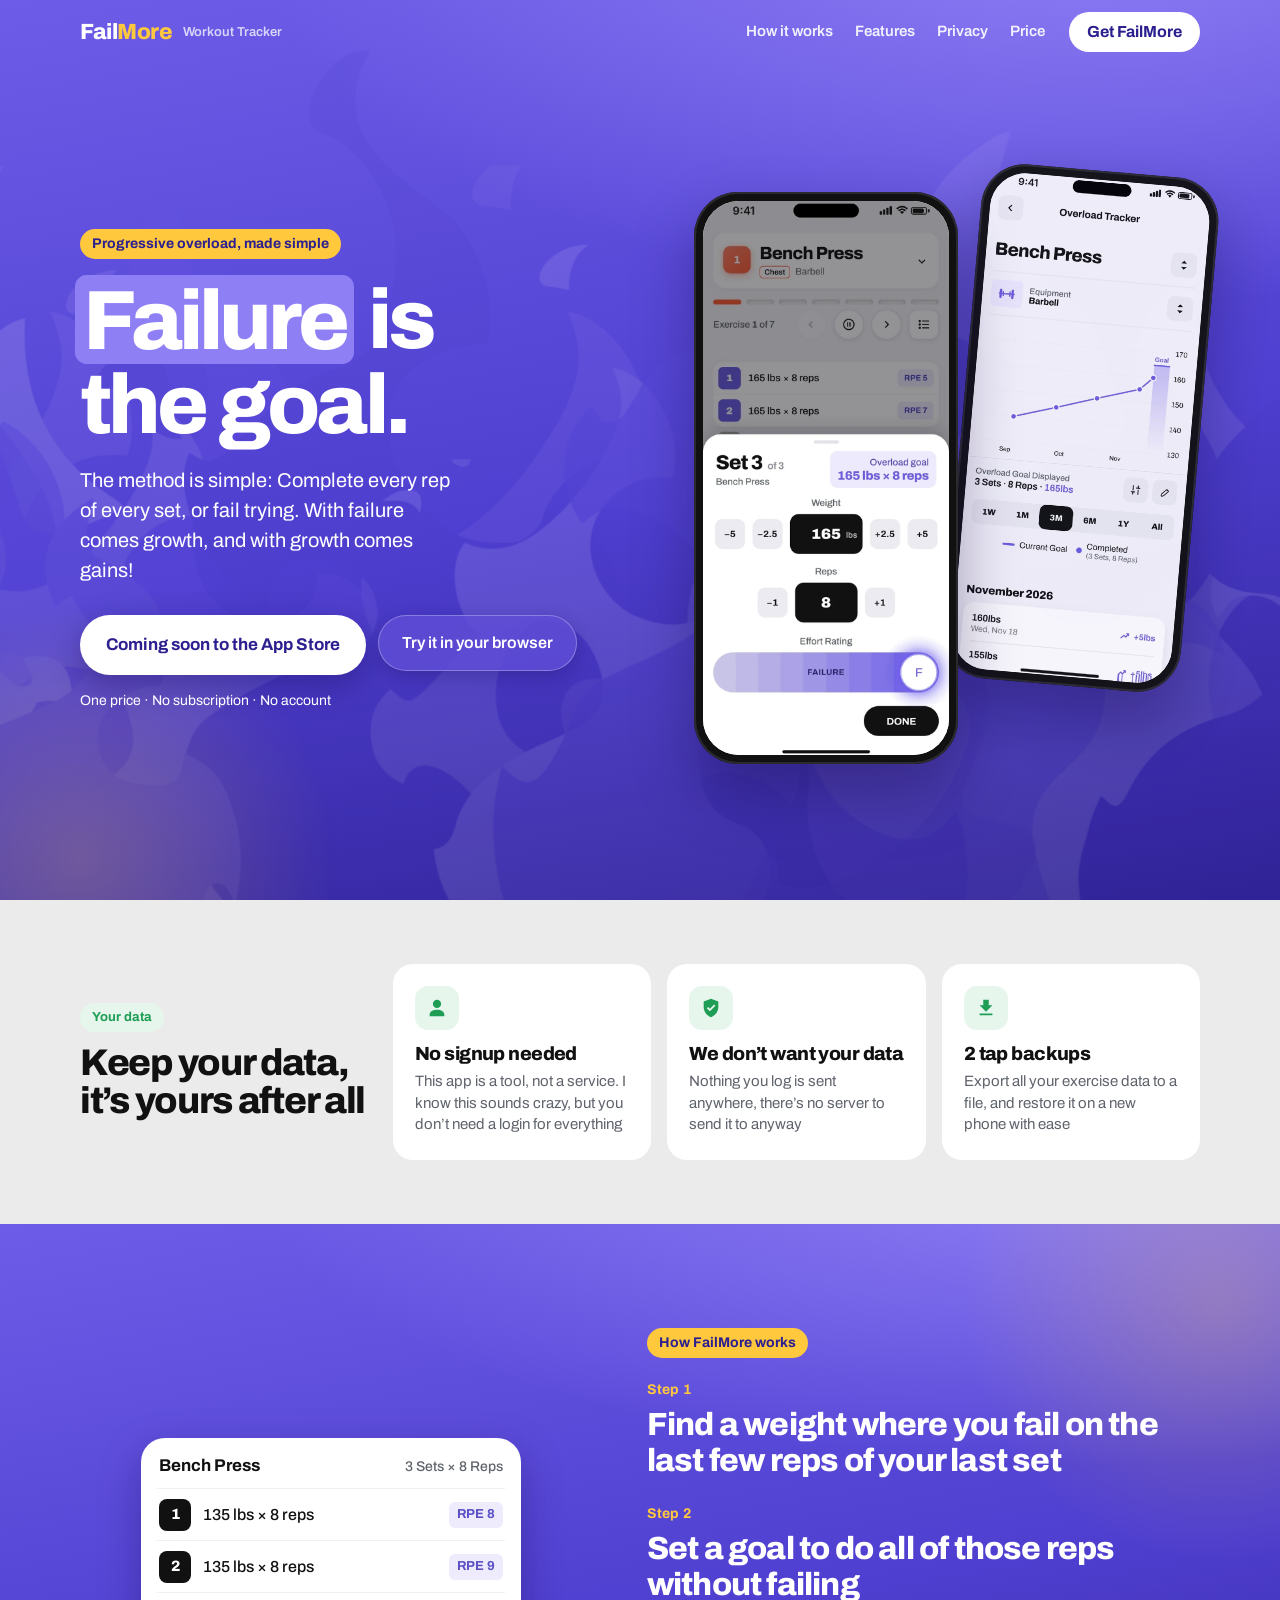
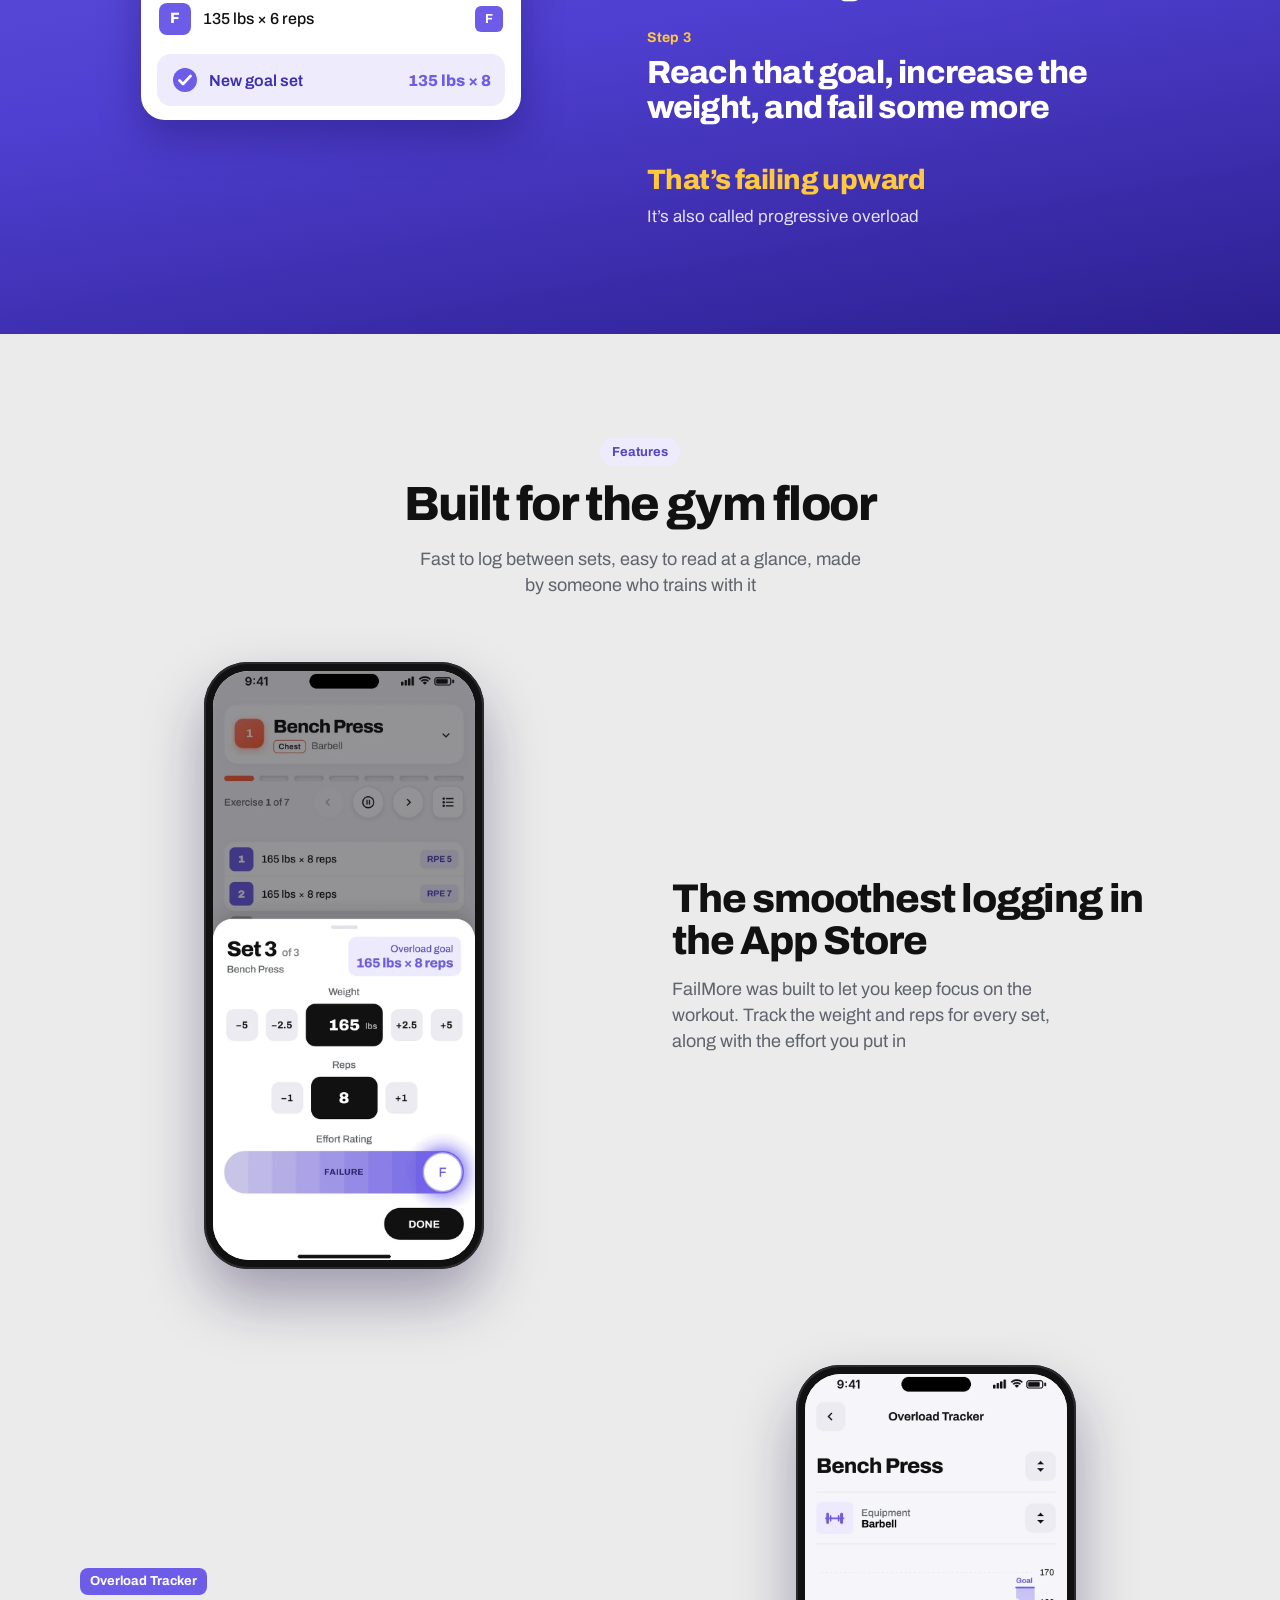
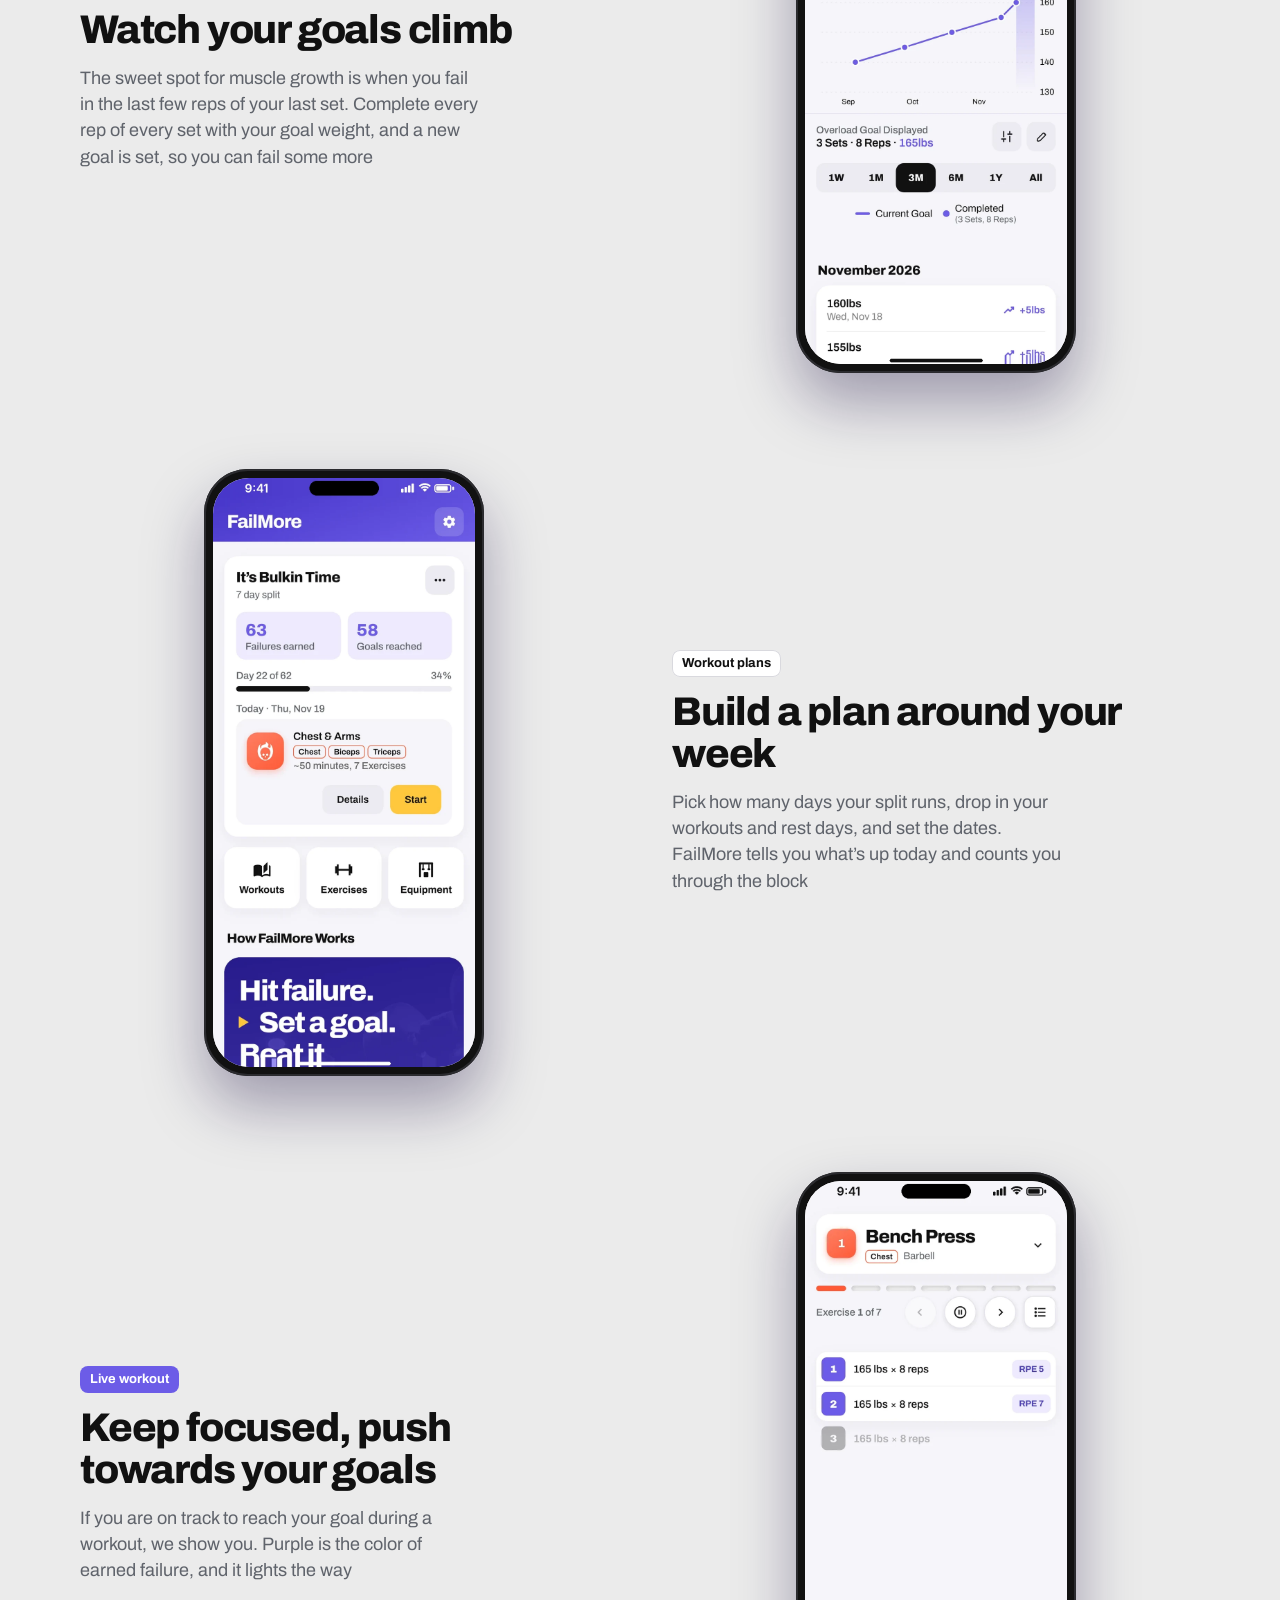
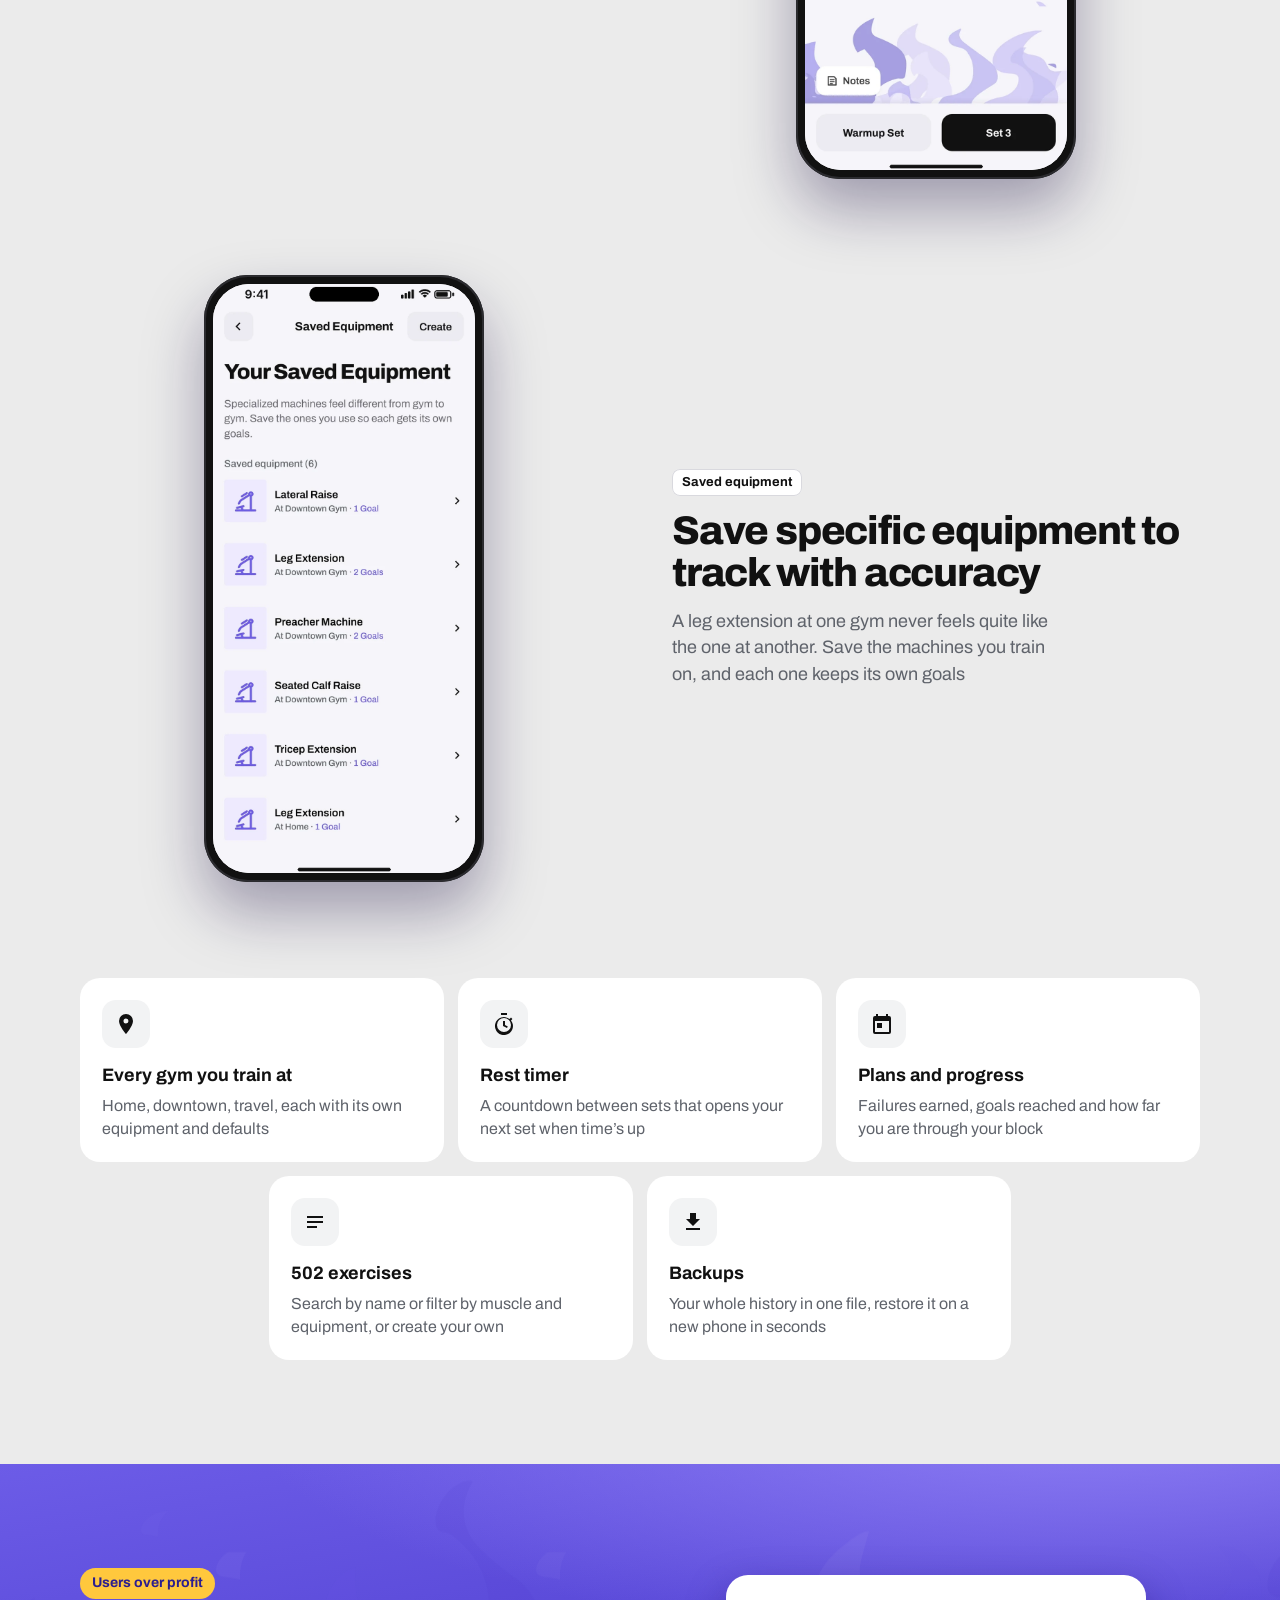
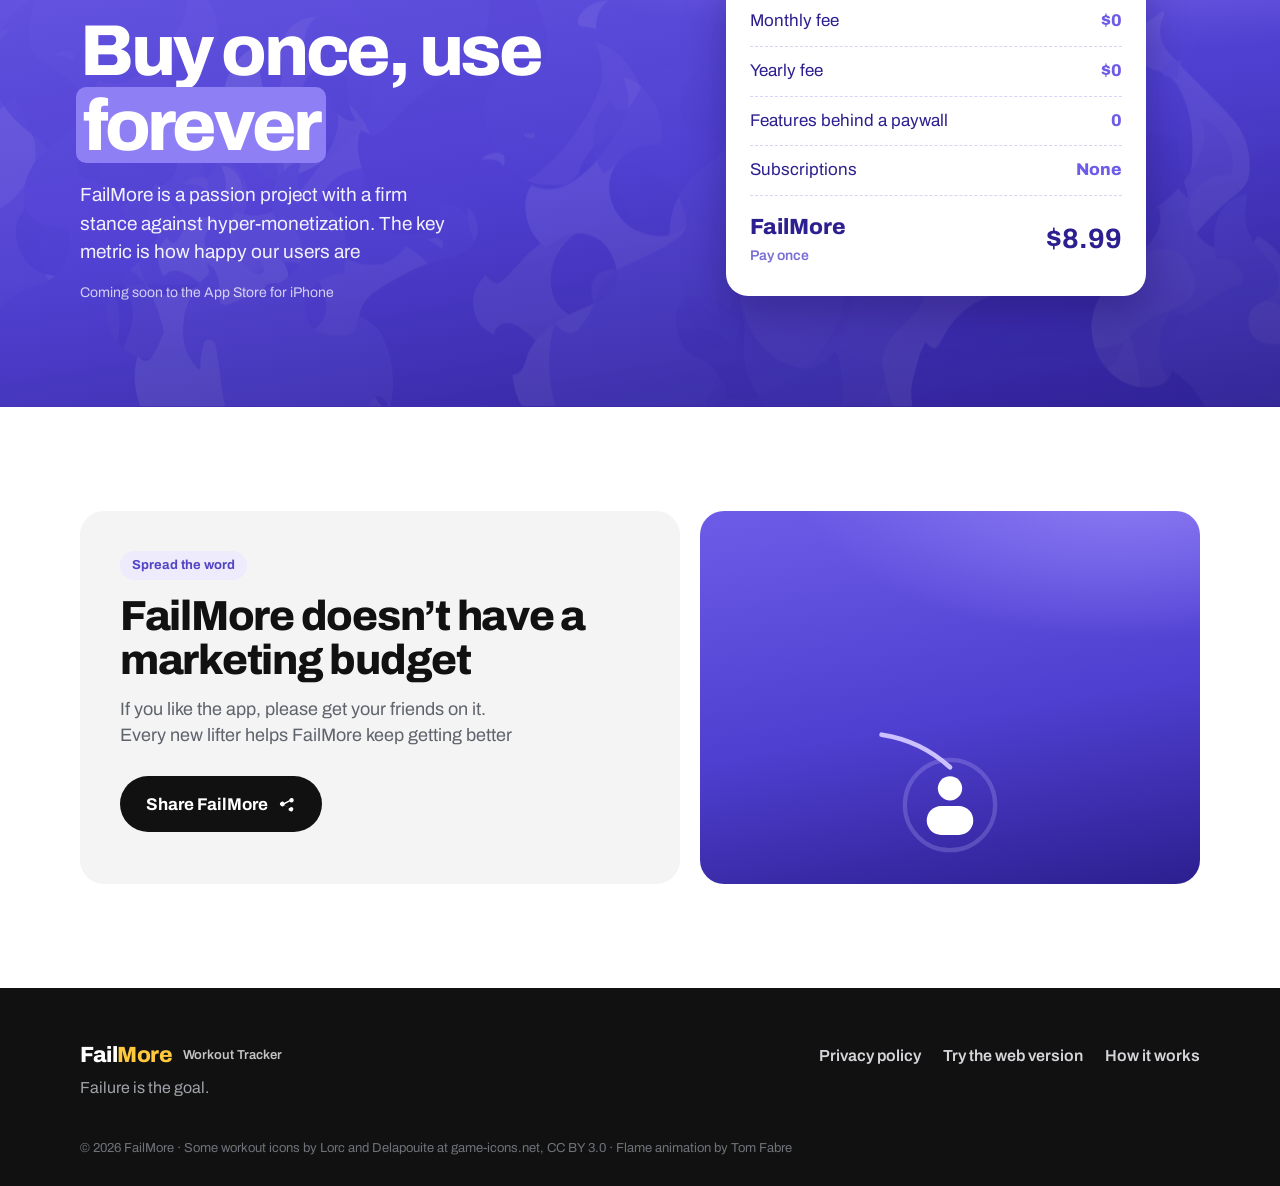
==== commit 4b33e951: "Add files via upload" ====
--- a/index.html
+++ b/index.html
@@ -57,28 +57,26 @@
 </section>
 
 <!-- ============ PRIVACY (simple) ============ -->
-<section class="sec cream" id="privacy">
-  <div class="wrap">
-    <div class="sec-head center">
+<section class="sec cream data-sec" id="privacy">
+  <div class="wrap data-row">
+    <div class="data-head">
       <span class="pill green">Your data</span>
       <h2>Keep your data, it’s yours after all</h2>
     </div>
-    <div class="cols3">
-      <div class="col reveal">
-        <span class="col-ic"><svg viewBox="0 0 24 24"><path d="M12 12a4.5 4.5 0 1 0 0-9 4.5 4.5 0 0 0 0 9Zm0 2c-4.4 0-8 2.2-8 5v2h16v-2c0-2.8-3.6-5-8-5Z"/></svg></span>
-        <h3>No signup needed</h3>
-        <p>This app is a tool, not a service. I know this sounds crazy, but you don’t need a login for everything</p>
-      </div>
-      <div class="col reveal">
-        <span class="col-ic"><svg viewBox="0 0 24 24"><path d="M12 2 4 5v6c0 5 3.4 9.4 8 11 4.6-1.6 8-6 8-11V5l-8-3Zm-1.2 13.6-3.4-3.4 1.4-1.4 2 2 4.6-4.6 1.4 1.4-6 6Z"/></svg></span>
-        <h3>We don’t want your data</h3>
-        <p>Nothing you log is sent anywhere, there’s no server to send it to anyway</p>
-      </div>
-      <div class="col reveal">
-        <span class="col-ic"><svg viewBox="0 0 24 24"><path d="M19 9h-4V3H9v6H5l7 7 7-7ZM5 18v2h14v-2H5Z"/></svg></span>
-        <h3>2 tap backups</h3>
-        <p>Export all your exercise data to a file, and restore it on a new phone with ease</p>
-      </div>
+    <div class="col reveal">
+      <span class="col-ic"><svg viewBox="0 0 24 24"><path d="M12 12a4.5 4.5 0 1 0 0-9 4.5 4.5 0 0 0 0 9Zm0 2c-4.4 0-8 2.2-8 5v2h16v-2c0-2.8-3.6-5-8-5Z"/></svg></span>
+      <h3>No signup needed</h3>
+      <p>This app is a tool, not a service. I know this sounds crazy, but you don’t need a login for everything</p>
+    </div>
+    <div class="col reveal">
+      <span class="col-ic"><svg viewBox="0 0 24 24"><path d="M12 2 4 5v6c0 5 3.4 9.4 8 11 4.6-1.6 8-6 8-11V5l-8-3Zm-1.2 13.6-3.4-3.4 1.4-1.4 2 2 4.6-4.6 1.4 1.4-6 6Z"/></svg></span>
+      <h3>We don’t want your data</h3>
+      <p>Nothing you log is sent anywhere, there’s no server to send it to anyway</p>
+    </div>
+    <div class="col reveal">
+      <span class="col-ic"><svg viewBox="0 0 24 24"><path d="M19 9h-4V3H9v6H5l7 7 7-7ZM5 18v2h14v-2H5Z"/></svg></span>
+      <h3>2 tap backups</h3>
+      <p>Export all your exercise data to a file, and restore it on a new phone with ease</p>
     </div>
   </div>
 </section>
@@ -154,11 +152,11 @@
     </article>
 
     <article class="feat reveal">
-      <figure class="phone"><img src="assets/shots/equipment.webp" alt="Saved equipment, including two different Smith machines with their own goals" loading="lazy"></figure>
+      <figure class="phone"><img src="assets/shots/equipment.webp" alt="Saved Equipment: Lateral Raise, Leg Extension, Preacher Machine, Seated Calf Raise and Tricep Extension machines, each with its own goals" loading="lazy"></figure>
       <div class="feat-copy">
         <span class="tag">Saved equipment</span>
         <h3>Save specific equipment to track with accuracy</h3>
-        <p>Tie your goals to specific equipment to ensure your goals are right where they need to be</p>
+        <p>A leg extension at one gym never feels quite like the one at another. Save the machines you train on, and each one keeps its own goals</p>
       </div>
     </article>
 
@@ -198,15 +196,11 @@
     <div class="word-card reveal">
       <span class="pill">Spread the word</span>
       <h2>FailMore doesn’t have a marketing budget</h2>
-      <p>If you like the app, please get your friends on it, every new lifter helps me keep making improvements</p>
+      <p>If you like the app, please get your friends on it. Every new lifter helps FailMore keep getting better</p>
       <button class="btn dark" data-share>Share FailMore <svg viewBox="0 0 24 24" aria-hidden="true"><path d="M18 16a3 3 0 0 0-2.4 1.2l-6.7-3.4a3 3 0 0 0 0-1.6l6.7-3.4A3 3 0 1 0 15 7l-6.7 3.4a3 3 0 1 0 0 3.2L15 17a3 3 0 1 0 3-1Z"/></svg></button>
     </div>
-    <div class="maker reveal">
-      <img src="assets/maker.jpg" alt="Ethan and his golden retriever" loading="lazy">
-      <div class="maker-copy">
-        <b>Hey, I made this</b>
-        <p>FailMore is made by one person, Ethan, a product designer in Denver who wanted a simpler way to get stronger</p>
-      </div>
+    <div class="share-card vib reveal" aria-hidden="true">
+      <div class="share-anim" data-share-anim></div>
     </div>
   </div>
 </section>
--- a/site.css
+++ b/site.css
@@ -21,10 +21,10 @@
 /* ---------- nav ---------- */
 .nav { position: fixed; inset: 0 0 auto; z-index: 50; height: 64px; display: flex; align-items: center; gap: 24px; padding: 0 max(16px, calc((100% - 1120px) / 2)); color: #fff; transition: background .25s, color .25s, box-shadow .25s; }
 .nav.solid { background: rgba(255,255,255,.94); color: var(--ink); box-shadow: 0 2px 8px rgba(20,20,23,.08); backdrop-filter: blur(10px); -webkit-backdrop-filter: blur(10px); }
-.logo { font-size: 1.375rem; font-weight: 800; letter-spacing: -.02em; text-decoration: none; }
+.logo { display: inline-flex; align-items: center; font-size: 1.375rem; font-weight: 800; letter-spacing: -.02em; line-height: 1; text-decoration: none; }
 .logo span { color: var(--yellow); }
 .nav.solid .logo span { color: var(--purple); }
-.logo small { margin-left: 10px; font-size: .8125rem; font-weight: 600; letter-spacing: 0; opacity: .75; }
+.logo small { margin-left: 10px; font-size: .8125rem; font-weight: 600; letter-spacing: 0; line-height: 1; opacity: .75; position: relative; top: .06em; }
 @media (max-width: 380px) { .nav .logo small { display: none; } }
 .nav-links { display: flex; gap: 22px; margin-left: auto; }
 .nav-links a { text-decoration: none; font-weight: 600; font-size: .9375rem; opacity: .9; }
@@ -38,9 +38,10 @@
 .vib { position: relative; overflow: hidden; color: #fff; background: var(--vib); isolation: isolate; }
 .glow { position: absolute; width: 560px; height: 560px; left: -200px; bottom: -240px; border-radius: 50%; background: radial-gradient(circle, rgba(255,200,61,.22), rgba(255,200,61,0) 65%); pointer-events: none; z-index: -1; }
 .glow-r { left: auto; right: -220px; top: -200px; bottom: auto; }
-.flame { position: absolute; left: -20%; right: -20%; bottom: -4%; height: 60%; opacity: .5; pointer-events: none; z-index: -1; }
+/* the flame covers its whole section: it scales to the section's width or height, whichever is larger */
+.flame { position: absolute; inset: 0; opacity: .2; pointer-events: none; z-index: -1; }
 .flame svg { width: 100% !important; height: 100% !important; }
-.flame-soft { opacity: .32; height: 70%; }
+.flame-soft { opacity: .14; }
 .kicker { display: inline-block; font-size: .875rem; font-weight: 700; color: var(--deep); background: var(--yellow); border-radius: 999px; padding: 5px 12px; margin-bottom: 16px; }
 .pill { display: inline-block; font-size: .8125rem; font-weight: 700; color: var(--purple-dk); background: var(--lilac); border-radius: 999px; padding: 5px 12px; margin-bottom: 14px; }
 .pill.green { color: var(--green); background: var(--green-bg); }
@@ -59,13 +60,13 @@
 .phone::after { content: ''; position: absolute; top: 18px; left: 50%; width: 30%; height: 22px; transform: translateX(-50%); border-radius: 12px; background: #111; opacity: 0; }
 
 /* ---------- hero ---------- */
-.hero { padding: 120px 0 0; min-height: 100svh; display: flex; align-items: center; }
+.hero { padding: 112px 0 72px; min-height: 100svh; display: flex; align-items: center; }
 .hero-grid { display: grid; grid-template-columns: 1.05fr 1fr; gap: 40px; align-items: center; }
 .hero h1 { font-size: clamp(3rem, 7vw, 5.25rem); line-height: .98; letter-spacing: -.045em; }
 .hero-copy .lead { font-size: 1.25rem; }
-.hero-phones { position: relative; height: 640px; }
-.phone-front { position: absolute; left: 4%; top: 30px; width: 290px; z-index: 2; }
-.phone-back { position: absolute; right: 0; top: 0; width: 260px; transform: rotate(5deg); opacity: .95; }
+.hero-phones { position: relative; height: 600px; }
+.phone-front { position: absolute; left: 4%; top: 22px; width: 264px; z-index: 2; }
+.phone-back { position: absolute; right: 0; top: 0; width: 238px; transform: rotate(5deg); opacity: .95; }
 .float { animation: float 6s ease-in-out infinite; }
 .float-slow { animation: floatR 7s ease-in-out infinite; }
 @keyframes float { 50% { transform: translateY(-12px); } }
@@ -74,11 +75,11 @@
 .rise > :nth-child(2) { animation-delay: .1s; } .rise > :nth-child(3) { animation-delay: .2s; } .rise > :nth-child(4) { animation-delay: .3s; } .rise > :nth-child(5) { animation-delay: .4s; }
 @keyframes rise { from { opacity: 0; transform: translateY(16px); } to { opacity: 1; transform: none; } }
 @media (max-width: 900px) {
-  .hero { padding-top: 100px; min-height: 0; }
+  .hero { padding-top: 100px; padding-bottom: 48px; min-height: 0; }
   .hero-grid { grid-template-columns: 1fr; }
-  .hero-phones { height: 520px; margin-top: 10px; }
-  .phone-front { width: 230px; left: 50%; margin-left: -165px; }
-  .phone-back { width: 205px; right: 50%; margin-right: -175px; top: 30px; }
+  .hero-phones { height: 486px; margin-top: 10px; }
+  .phone-front { width: 214px; top: 10px; left: 50%; margin-left: -155px; }
+  .phone-back { width: 192px; right: 50%; margin-right: -165px; top: 30px; }
 }
 
 /* ---------- sections ---------- */
@@ -199,11 +200,9 @@
 .word-card h2 { font-size: clamp(1.875rem, 3.6vw, 2.625rem); line-height: 1.05; }
 .word-card p { font-size: 1.125rem; color: var(--sec); margin: 14px 0 28px; max-width: 40ch; }
 .word-card .btn svg { width: 18px; height: 18px; }
-.maker { background: var(--bg-soft); border-radius: 24px; overflow: hidden; display: flex; flex-direction: column; }
-.maker img { width: 100%; aspect-ratio: 4 / 3; object-fit: cover; }
-.maker-copy { padding: 22px 24px 26px; }
-.maker-copy b { font-size: 1.25rem; }
-.maker-copy p { margin: 6px 0 0; color: var(--sec); }
+.share-card { border-radius: 24px; display: grid; place-items: center; padding: 28px; min-height: 300px; }
+.share-anim { width: 100%; max-width: 380px; aspect-ratio: 360 / 300; }
+.share-anim svg { display: block; }
 @media (max-width: 900px) { .word-grid { grid-template-columns: 1fr; } .word-card { padding: 28px 22px; } }
 
 /* footer */
@@ -240,8 +239,6 @@
 .col h3 { font-size: 1.625rem; line-height: 1.1; margin-top: 22px; }
 .col p { font-size: 1.0625rem; color: var(--sec); margin: 10px 0 0; }
 .cols3 .col:nth-child(2) { transition-delay: .08s; } .cols3 .col:nth-child(3) { transition-delay: .16s; }
-#privacy .sec-head.center { margin-bottom: 48px; }
-#privacy .sec-head h2 { max-width: 20ch; margin-inline: auto; }
 @media (max-width: 900px) { .cols3 { grid-template-columns: 1fr; } }
 
 /* how it works: three big step lines */
@@ -252,3 +249,24 @@
 
 .rc-total { align-items: center; }
 .rc-name small { display: block; font-size: .875rem; font-weight: 600; color: #7a6fd6; letter-spacing: 0; margin-top: 2px; }
+
+/* ---------- your data: one short row, title first ---------- */
+.data-sec { padding: 64px 0; }
+.data-row { display: grid; grid-template-columns: 1.15fr repeat(3, 1fr); gap: 16px; align-items: stretch; }
+.data-head { align-self: center; padding-right: 12px; }
+.data-head .pill { margin-bottom: 12px; }
+.data-head h2 { font-size: clamp(1.875rem, 2.9vw, 2.375rem); line-height: 1.05; letter-spacing: -.035em; text-wrap: balance; }
+.data-row .col { padding: 22px 22px 24px; border-radius: 20px; }
+.data-row .col-ic { width: 44px; height: 44px; border-radius: 13px; }
+.data-row .col-ic svg { width: 22px; height: 22px; }
+.data-row .col h3 { font-size: 1.1875rem; margin-top: 14px; }
+.data-row .col p { font-size: .9375rem; line-height: 1.45; margin-top: 6px; }
+.data-row .col:nth-child(3) { transition-delay: .08s; } .data-row .col:nth-child(4) { transition-delay: .16s; }
+@media (max-width: 1000px) { .data-row { grid-template-columns: repeat(3, 1fr); } .data-head { grid-column: 1 / -1; padding: 0 0 4px; } }
+@media (max-width: 700px) {
+  .data-sec { padding: 48px 0; }
+  .data-row { grid-template-columns: 1fr; gap: 10px; }
+  .data-row .col { display: grid; grid-template-columns: 40px 1fr; column-gap: 14px; padding: 16px 18px; }
+  .data-row .col-ic { width: 40px; height: 40px; grid-row: span 2; }
+  .data-row .col h3 { margin-top: 0; align-self: end; }
+}
